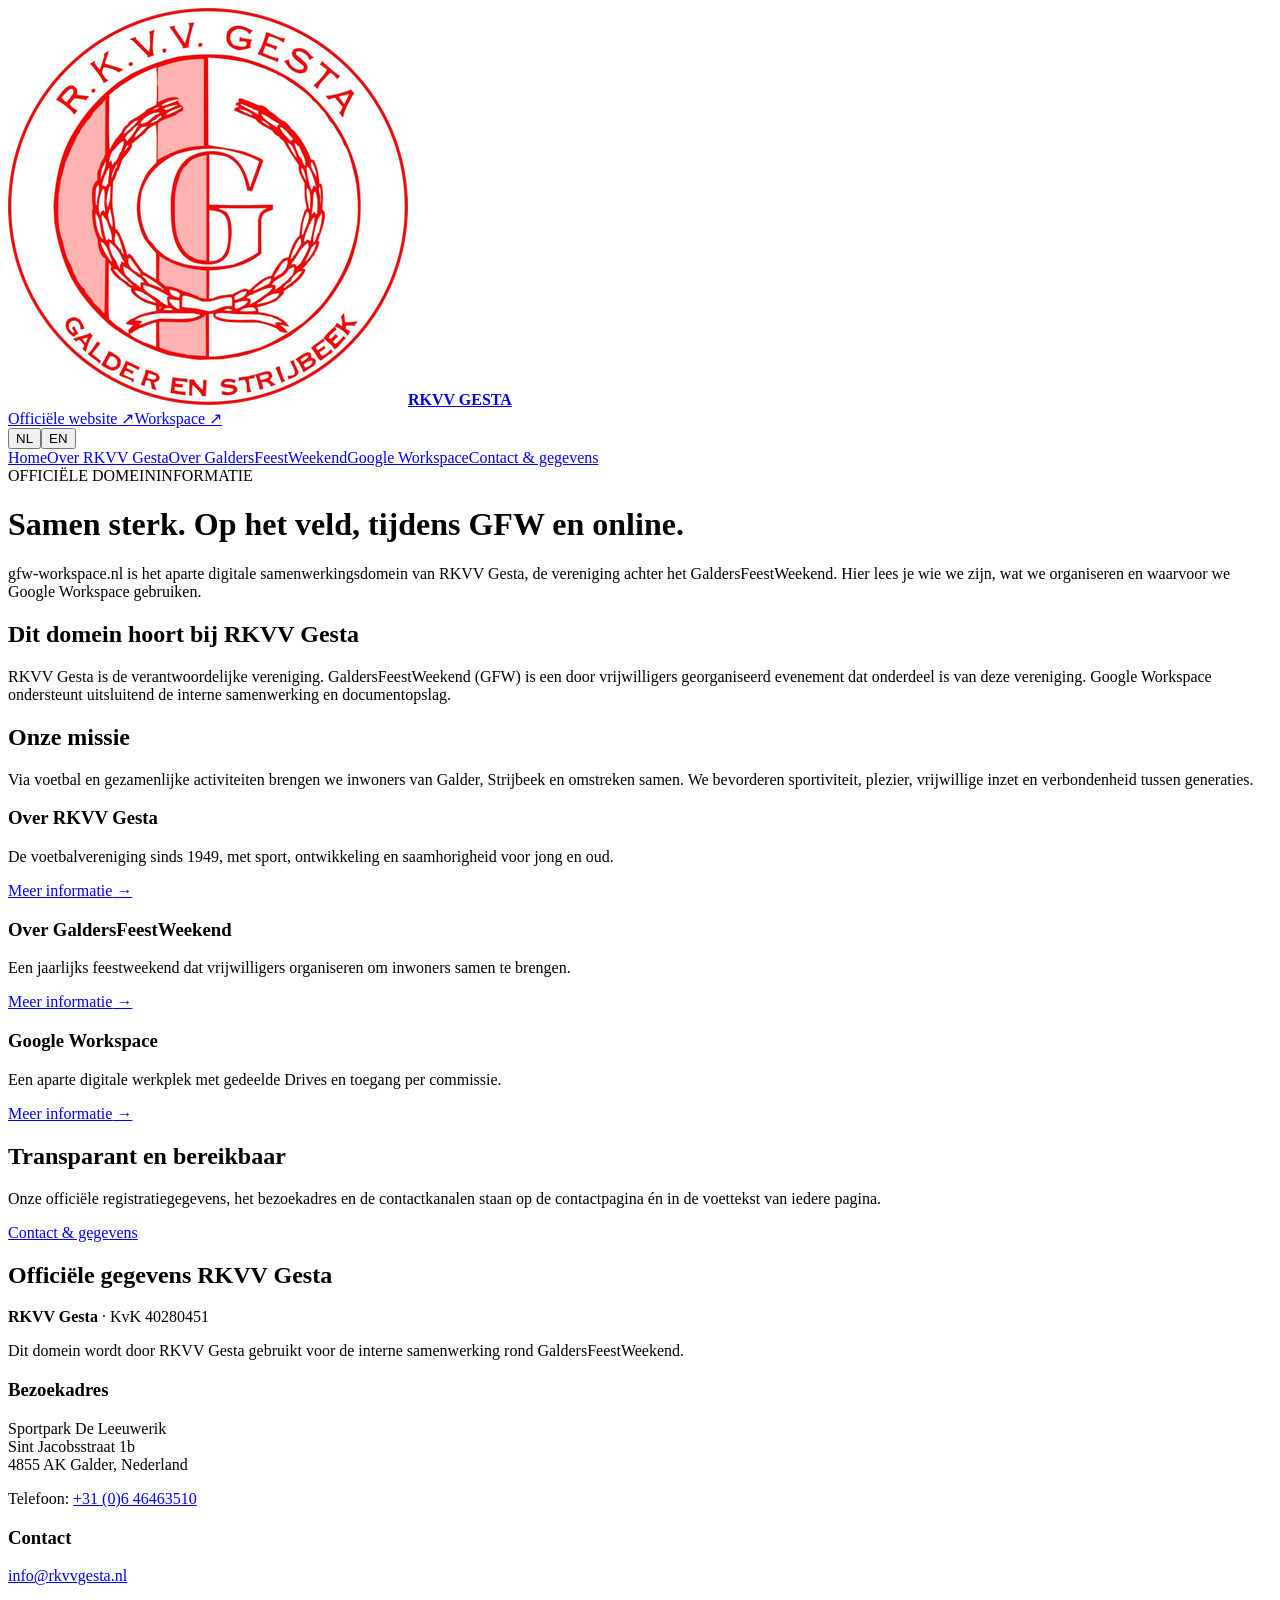
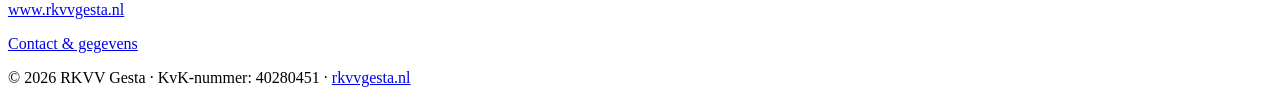
==== index.html @ 4cef8b88 "Add files via upload" ====
<!doctype html><html lang="nl"><head><meta charset="utf-8"><meta name="viewport" content="width=device-width,initial-scale=1"><meta name="theme-color" content="#b3313b"><meta name="description" content="RKVV Gesta en GaldersFeestWeekend: organisatiegegevens, missie, activiteiten en de relatie met Google Workspace gfw-workspace.nl."><meta name="robots" content="index, follow"><link rel="canonical" href="https://gfw-workspace.nl/"><link rel="icon" href="./gesta-logo.png"><link rel="stylesheet" href="./assets/style.css"><title>Home | RKVV Gesta</title></head><body><header class="site-head"><div class="wrap mast"><a class="brand" href="./" aria-label="RKVV Gesta – home"><img src="./gesta-logo.png" alt="RKVV Gesta logo"><strong>RKVV GESTA</strong></a><div class="top-actions"><a href="https://www.rkvvgesta.nl/" target="_blank" rel="noopener"><span data-i18n="official">Officiële website</span> ↗</a><a class="drive" href="https://drive.google.com/" target="_blank" rel="noopener">Workspace ↗</a><div class="lang" role="group" aria-label="Language / Taal"><button type="button" data-lang="nl" aria-pressed="true">NL</button><button type="button" data-lang="en" aria-pressed="false">EN</button></div></div></div><div class="nav-wrap"><nav class="wrap primary-nav" aria-label="Hoofdnavigatie / Main navigation"><a href="./" aria-current="page"><span data-i18n="nav_home">Home</span></a><a href="./organisatie/"><span data-i18n="nav_organisatie">Over RKVV Gesta</span></a><a href="./galdersfeestweekend/"><span data-i18n="nav_galdersfeestweekend">Over GaldersFeestWeekend</span></a><a href="./workspace/"><span data-i18n="nav_workspace">Google Workspace</span></a><a href="./contact/"><span data-i18n="nav_contact">Contact &amp; gegevens</span></a></nav></div><div class="wrap hero"><div class="kicker"><span data-i18n="home_kicker">OFFICIËLE DOMEININFORMATIE</span></div><h1><span data-i18n="home_title">Samen sterk. Op het veld, tijdens GFW en online.</span></h1><p><span data-i18n="home_lead">gfw-workspace.nl is het aparte digitale samenwerkingsdomein van RKVV Gesta, de vereniging achter het GaldersFeestWeekend. Hier lees je wie we zijn, wat we organiseren en waarvoor we Google Workspace gebruiken.</span></p></div></header><main class="wrap content"><section class="section"><section class="panel emphasis"><h2><span data-i18n="home_intro">Dit domein hoort bij RKVV Gesta</span></h2><p><span data-i18n="home_intro_desc">RKVV Gesta is de verantwoordelijke vereniging. GaldersFeestWeekend (GFW) is een door vrijwilligers georganiseerd evenement dat onderdeel is van deze vereniging. Google Workspace ondersteunt uitsluitend de interne samenwerking en documentopslag.</span></p></section></section><section class="section"><h2><span data-i18n="home_mission">Onze missie</span></h2><div class="panel"><p><span data-i18n="home_mission_desc">Via voetbal en gezamenlijke activiteiten brengen we inwoners van Galder, Strijbeek en omstreken samen. We bevorderen sportiviteit, plezier, vrijwillige inzet en verbondenheid tussen generaties.</span></p></div></section><section class="section"><div class="grid3"><article class="card"><h3><span data-i18n="nav_organisatie">Over RKVV Gesta</span></h3><p><span data-i18n="home_gesta_desc">De voetbalvereniging sinds 1949, met sport, ontwikkeling en saamhorigheid voor jong en oud.</span></p><a class="more" href="./organisatie/"><span data-i18n="learn_more">Meer informatie</span> →</a></article><article class="card"><h3><span data-i18n="nav_galdersfeestweekend">Over GaldersFeestWeekend</span></h3><p><span data-i18n="home_gfw_desc">Een jaarlijks feestweekend dat vrijwilligers organiseren om inwoners samen te brengen.</span></p><a class="more" href="./galdersfeestweekend/"><span data-i18n="learn_more">Meer informatie</span> →</a></article><article class="card"><h3><span data-i18n="nav_workspace">Google Workspace</span></h3><p><span data-i18n="home_workspace_desc">Een aparte digitale werkplek met gedeelde Drives en toegang per commissie.</span></p><a class="more" href="./workspace/"><span data-i18n="learn_more">Meer informatie</span> →</a></article></div></section><section class="section"><section class="panel "><h2><span data-i18n="home_verification">Transparant en bereikbaar</span></h2><p><span data-i18n="home_verification_desc">Onze officiële registratiegegevens, het bezoekadres en de contactkanalen staan op de contactpagina én in de voettekst van iedere pagina.</span></p><a class="button" href="./contact/"><span data-i18n="nav_contact">Contact &amp; gegevens</span></a></section></section></main><footer class="site-footer"><div class="wrap footer-grid"><div><h2><span data-i18n="footer_title">Officiële gegevens RKVV Gesta</span></h2><p><strong>RKVV Gesta</strong> · KvK 40280451</p><p><span data-i18n="footer_note">Dit domein wordt door RKVV Gesta gebruikt voor de interne samenwerking rond GaldersFeestWeekend.</span></p></div><div><h3><span data-i18n="footer_address">Bezoekadres</span></h3><p>Sportpark De Leeuwerik<br>Sint Jacobsstraat 1b<br>4855 AK Galder, Nederland</p><p><span data-i18n="footer_tel">Telefoon</span>: <a href="tel:+31646463510">+31 (0)6 46463510</a></p></div><div><h3>Contact</h3><p><a href="mailto:info@rkvvgesta.nl">info@rkvvgesta.nl</a></p><p><a href="https://www.rkvvgesta.nl/" target="_blank" rel="noopener">www.rkvvgesta.nl</a></p><p><a href="./contact/"><span data-i18n="nav_contact">Contact &amp; gegevens</span></a></p></div></div><div class="footer-bottom"><div class="wrap">© 2026 RKVV Gesta · <span data-i18n="footer_chamber">KvK-nummer</span>: 40280451 · <a href="https://www.rkvvgesta.nl/">rkvvgesta.nl</a></div></div></footer><script src="./assets/site.js" defer></script></body></html>
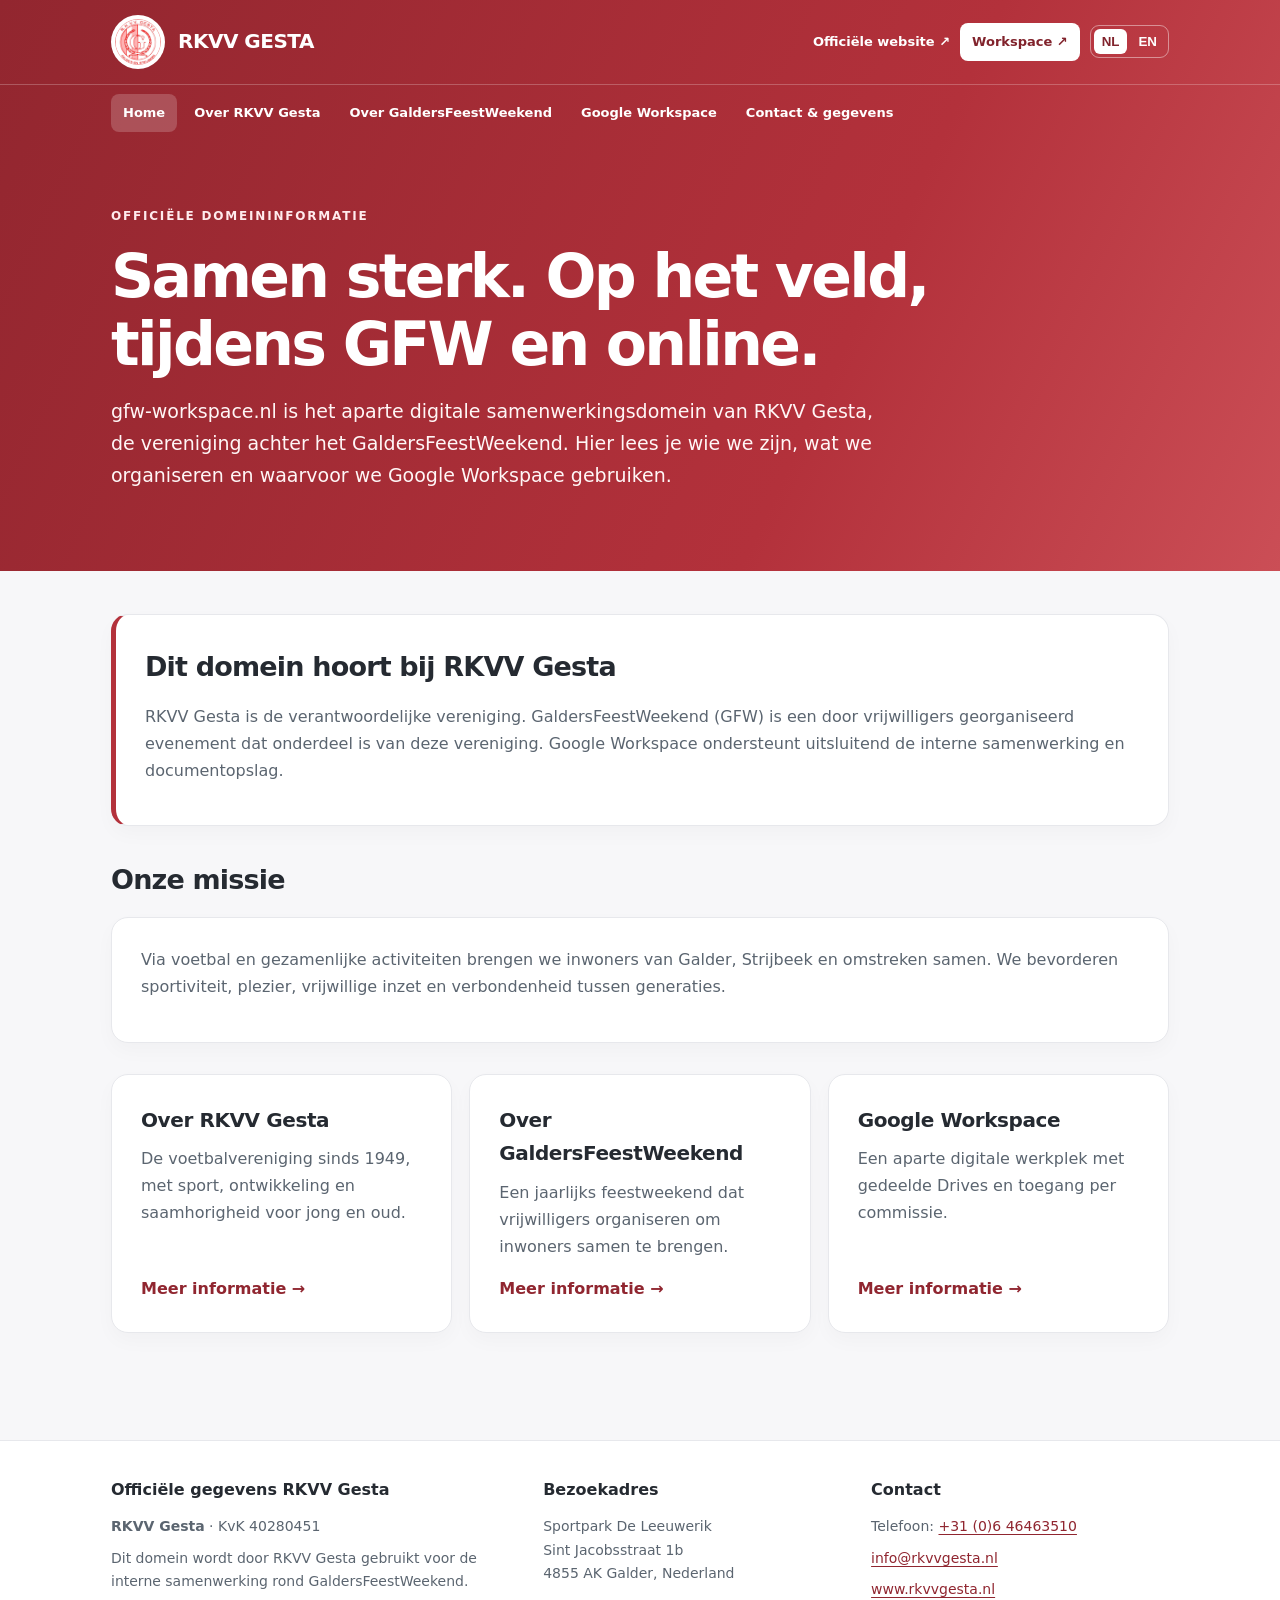
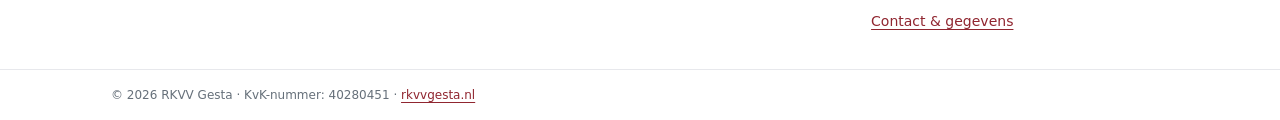
==== commit 4068ce79: "Add files via upload" ====
--- a/index.html
+++ b/index.html
@@ -1 +1,3 @@
-<!doctype html><html lang="nl"><head><meta charset="utf-8"><meta name="viewport" content="width=device-width,initial-scale=1"><meta name="theme-color" content="#b3313b"><meta name="description" content="RKVV Gesta en GaldersFeestWeekend: organisatiegegevens, missie, activiteiten en de relatie met Google Workspace gfw-workspace.nl."><meta name="robots" content="index, follow"><link rel="canonical" href="https://gfw-workspace.nl/"><link rel="icon" href="./gesta-logo.png"><link rel="stylesheet" href="./assets/style.css"><title>Home | RKVV Gesta</title></head><body><header class="site-head"><div class="wrap mast"><a class="brand" href="./" aria-label="RKVV Gesta – home"><img src="./gesta-logo.png" alt="RKVV Gesta logo"><strong>RKVV GESTA</strong></a><div class="top-actions"><a href="https://www.rkvvgesta.nl/" target="_blank" rel="noopener"><span data-i18n="official">Officiële website</span> ↗</a><a class="drive" href="https://drive.google.com/" target="_blank" rel="noopener">Workspace ↗</a><div class="lang" role="group" aria-label="Language / Taal"><button type="button" data-lang="nl" aria-pressed="true">NL</button><button type="button" data-lang="en" aria-pressed="false">EN</button></div></div></div><div class="nav-wrap"><nav class="wrap primary-nav" aria-label="Hoofdnavigatie / Main navigation"><a href="./" aria-current="page"><span data-i18n="nav_home">Home</span></a><a href="./organisatie/"><span data-i18n="nav_organisatie">Over RKVV Gesta</span></a><a href="./galdersfeestweekend/"><span data-i18n="nav_galdersfeestweekend">Over GaldersFeestWeekend</span></a><a href="./workspace/"><span data-i18n="nav_workspace">Google Workspace</span></a><a href="./contact/"><span data-i18n="nav_contact">Contact &amp; gegevens</span></a></nav></div><div class="wrap hero"><div class="kicker"><span data-i18n="home_kicker">OFFICIËLE DOMEININFORMATIE</span></div><h1><span data-i18n="home_title">Samen sterk. Op het veld, tijdens GFW en online.</span></h1><p><span data-i18n="home_lead">gfw-workspace.nl is het aparte digitale samenwerkingsdomein van RKVV Gesta, de vereniging achter het GaldersFeestWeekend. Hier lees je wie we zijn, wat we organiseren en waarvoor we Google Workspace gebruiken.</span></p></div></header><main class="wrap content"><section class="section"><section class="panel emphasis"><h2><span data-i18n="home_intro">Dit domein hoort bij RKVV Gesta</span></h2><p><span data-i18n="home_intro_desc">RKVV Gesta is de verantwoordelijke vereniging. GaldersFeestWeekend (GFW) is een door vrijwilligers georganiseerd evenement dat onderdeel is van deze vereniging. Google Workspace ondersteunt uitsluitend de interne samenwerking en documentopslag.</span></p></section></section><section class="section"><h2><span data-i18n="home_mission">Onze missie</span></h2><div class="panel"><p><span data-i18n="home_mission_desc">Via voetbal en gezamenlijke activiteiten brengen we inwoners van Galder, Strijbeek en omstreken samen. We bevorderen sportiviteit, plezier, vrijwillige inzet en verbondenheid tussen generaties.</span></p></div></section><section class="section"><div class="grid3"><article class="card"><h3><span data-i18n="nav_organisatie">Over RKVV Gesta</span></h3><p><span data-i18n="home_gesta_desc">De voetbalvereniging sinds 1949, met sport, ontwikkeling en saamhorigheid voor jong en oud.</span></p><a class="more" href="./organisatie/"><span data-i18n="learn_more">Meer informatie</span> →</a></article><article class="card"><h3><span data-i18n="nav_galdersfeestweekend">Over GaldersFeestWeekend</span></h3><p><span data-i18n="home_gfw_desc">Een jaarlijks feestweekend dat vrijwilligers organiseren om inwoners samen te brengen.</span></p><a class="more" href="./galdersfeestweekend/"><span data-i18n="learn_more">Meer informatie</span> →</a></article><article class="card"><h3><span data-i18n="nav_workspace">Google Workspace</span></h3><p><span data-i18n="home_workspace_desc">Een aparte digitale werkplek met gedeelde Drives en toegang per commissie.</span></p><a class="more" href="./workspace/"><span data-i18n="learn_more">Meer informatie</span> →</a></article></div></section><section class="section"><section class="panel "><h2><span data-i18n="home_verification">Transparant en bereikbaar</span></h2><p><span data-i18n="home_verification_desc">Onze officiële registratiegegevens, het bezoekadres en de contactkanalen staan op de contactpagina én in de voettekst van iedere pagina.</span></p><a class="button" href="./contact/"><span data-i18n="nav_contact">Contact &amp; gegevens</span></a></section></section></main><footer class="site-footer"><div class="wrap footer-grid"><div><h2><span data-i18n="footer_title">Officiële gegevens RKVV Gesta</span></h2><p><strong>RKVV Gesta</strong> · KvK 40280451</p><p><span data-i18n="footer_note">Dit domein wordt door RKVV Gesta gebruikt voor de interne samenwerking rond GaldersFeestWeekend.</span></p></div><div><h3><span data-i18n="footer_address">Bezoekadres</span></h3><p>Sportpark De Leeuwerik<br>Sint Jacobsstraat 1b<br>4855 AK Galder, Nederland</p><p><span data-i18n="footer_tel">Telefoon</span>: <a href="tel:+31646463510">+31 (0)6 46463510</a></p></div><div><h3>Contact</h3><p><a href="mailto:info@rkvvgesta.nl">info@rkvvgesta.nl</a></p><p><a href="https://www.rkvvgesta.nl/" target="_blank" rel="noopener">www.rkvvgesta.nl</a></p><p><a href="./contact/"><span data-i18n="nav_contact">Contact &amp; gegevens</span></a></p></div></div><div class="footer-bottom"><div class="wrap">© 2026 RKVV Gesta · <span data-i18n="footer_chamber">KvK-nummer</span>: 40280451 · <a href="https://www.rkvvgesta.nl/">rkvvgesta.nl</a></div></div></footer><script src="./assets/site.js" defer></script></body></html>+<!DOCTYPE html>
+
+<html lang="nl"><head><meta charset="utf-8"/><meta content="width=device-width,initial-scale=1" name="viewport"/><meta content="#b3313b" name="theme-color"/><meta content="RKVV Gesta en GaldersFeestWeekend: organisatiegegevens, missie, activiteiten en de relatie met Google Workspace gfw-workspace.nl." name="description"/><meta content="index, follow" name="robots"/><link href="https://gfw-workspace.nl/" rel="canonical"/><link href="./gesta-logo.png" rel="icon"/><link href="./assets/style.css" rel="stylesheet"/><title>Home | RKVV Gesta</title></head><body><header class="site-head"><div class="wrap mast"><a aria-label="RKVV Gesta – home" class="brand" href="./"><img alt="RKVV Gesta logo" src="./gesta-logo.png"/><strong>RKVV GESTA</strong></a><div class="top-actions"><a href="https://www.rkvvgesta.nl/" rel="noopener" target="_blank"><span data-i18n="official">Officiële website</span> ↗</a><a class="drive" href="https://drive.google.com/" rel="noopener" target="_blank">Workspace ↗</a><div aria-label="Language / Taal" class="lang" role="group"><button aria-pressed="true" data-lang="nl" type="button">NL</button><button aria-pressed="false" data-lang="en" type="button">EN</button></div></div></div><div class="nav-wrap"><nav aria-label="Hoofdnavigatie / Main navigation" class="wrap primary-nav"><a aria-current="page" href="./"><span data-i18n="nav_home">Home</span></a><a href="./organisatie/"><span data-i18n="nav_organisatie">Over RKVV Gesta</span></a><a href="./galdersfeestweekend/"><span data-i18n="nav_galdersfeestweekend">Over GaldersFeestWeekend</span></a><a href="./workspace/"><span data-i18n="nav_workspace">Google Workspace</span></a><a href="./contact/"><span data-i18n="nav_contact">Contact &amp; gegevens</span></a></nav></div><div class="wrap hero"><div class="kicker"><span data-i18n="home_kicker">OFFICIËLE DOMEININFORMATIE</span></div><h1><span data-i18n="home_title">Samen sterk. Op het veld, tijdens GFW en online.</span></h1><p><span data-i18n="home_lead">gfw-workspace.nl is het aparte digitale samenwerkingsdomein van RKVV Gesta, de vereniging achter het GaldersFeestWeekend. Hier lees je wie we zijn, wat we organiseren en waarvoor we Google Workspace gebruiken.</span></p></div></header><main class="wrap content"><section class="section"><section class="panel emphasis"><h2><span data-i18n="home_intro">Dit domein hoort bij RKVV Gesta</span></h2><p><span data-i18n="home_intro_desc">RKVV Gesta is de verantwoordelijke vereniging. GaldersFeestWeekend (GFW) is een door vrijwilligers georganiseerd evenement dat onderdeel is van deze vereniging. Google Workspace ondersteunt uitsluitend de interne samenwerking en documentopslag.</span></p></section></section><section class="section"><h2><span data-i18n="home_mission">Onze missie</span></h2><div class="panel"><p><span data-i18n="home_mission_desc">Via voetbal en gezamenlijke activiteiten brengen we inwoners van Galder, Strijbeek en omstreken samen. We bevorderen sportiviteit, plezier, vrijwillige inzet en verbondenheid tussen generaties.</span></p></div></section><section class="section"><div class="grid3"><article class="card"><h3><span data-i18n="nav_organisatie">Over RKVV Gesta</span></h3><p><span data-i18n="home_gesta_desc">De voetbalvereniging sinds 1949, met sport, ontwikkeling en saamhorigheid voor jong en oud.</span></p><a class="more" href="./organisatie/"><span data-i18n="learn_more">Meer informatie</span> →</a></article><article class="card"><h3><span data-i18n="nav_galdersfeestweekend">Over GaldersFeestWeekend</span></h3><p><span data-i18n="home_gfw_desc">Een jaarlijks feestweekend dat vrijwilligers organiseren om inwoners samen te brengen.</span></p><a class="more" href="./galdersfeestweekend/"><span data-i18n="learn_more">Meer informatie</span> →</a></article><article class="card"><h3><span data-i18n="nav_workspace">Google Workspace</span></h3><p><span data-i18n="home_workspace_desc">Een aparte digitale werkplek met gedeelde Drives en toegang per commissie.</span></p><a class="more" href="./workspace/"><span data-i18n="learn_more">Meer informatie</span> →</a></article></div></section></main><footer class="site-footer"><div class="wrap footer-grid"><div><h2><span data-i18n="footer_title">Officiële gegevens RKVV Gesta</span></h2><p><strong>RKVV Gesta</strong> · KvK 40280451</p><p><span data-i18n="footer_note">Dit domein wordt door RKVV Gesta gebruikt voor de interne samenwerking rond GaldersFeestWeekend.</span></p></div><div><h3><span data-i18n="footer_address">Bezoekadres</span></h3><p>Sportpark De Leeuwerik<br/>Sint Jacobsstraat 1b<br/>4855 AK Galder, Nederland</p></div><div><h3>Contact</h3><p><span data-i18n="footer_tel">Telefoon</span>: <a href="tel:+31646463510">+31 (0)6 46463510</a></p><p><a href="mailto:info@rkvvgesta.nl">info@rkvvgesta.nl</a></p><p><a href="https://www.rkvvgesta.nl/" rel="noopener" target="_blank">www.rkvvgesta.nl</a></p><p><a href="./contact/"><span data-i18n="nav_contact">Contact &amp; gegevens</span></a></p></div></div><div class="footer-bottom"><div class="wrap">© 2026 RKVV Gesta · <span data-i18n="footer_chamber">KvK-nummer</span>: 40280451 · <a href="https://www.rkvvgesta.nl/">rkvvgesta.nl</a></div></div></footer><script defer="" src="./assets/site.js"></script></body></html>
--- a/assets/style.css
+++ b/assets/style.css
@@ -0,0 +1,4 @@
+
+:root{--red:#b3313b;--dark:#81232c;--soft:#faeeee;--ink:#252a31;--muted:#5b6570;--line:#e7e8ec;--bg:#f7f7f9}*{box-sizing:border-box}html{scroll-behavior:smooth}body{margin:0;background:var(--bg);color:var(--ink);font:16px/1.68 system-ui,-apple-system,Segoe UI,Arial,sans-serif}a{color:#902630;text-underline-offset:3px}a:hover{color:#641820}a:focus-visible,button:focus-visible{outline:3px solid #ffbabc;outline-offset:3px}.wrap{width:min(1110px,100%);margin:auto;padding:0 26px}.site-head{background:linear-gradient(115deg,#92262f,#b3313b 65%,#cb4e56);color:#fff}.mast{display:flex;align-items:center;justify-content:space-between;gap:22px;padding-top:15px;padding-bottom:15px}.brand{display:flex;align-items:center;gap:13px;color:#fff;text-decoration:none}.brand img{background:#fff;padding:4px;border-radius:50%;height:54px;width:54px;object-fit:contain}.brand strong{font-size:20px;letter-spacing:-.025em}.top-actions{display:flex;align-items:center;gap:10px}.top-actions a{color:white;text-decoration:none;font-size:13px;font-weight:700}.drive{background:white!important;color:var(--dark)!important;border-radius:8px;padding:8px 12px}.lang{display:flex;gap:3px;border:1px solid #ffffff70;border-radius:9px;padding:3px}.lang button{border:0;background:none;color:white;padding:5px 8px;border-radius:6px;font-weight:800;cursor:pointer}.lang button[aria-pressed=true]{background:white;color:var(--dark)}.nav-wrap{border-top:1px solid #ffffff3b}.primary-nav{display:flex;flex-wrap:wrap;gap:5px;padding-top:9px;padding-bottom:9px}.primary-nav a{padding:8px 12px;border-radius:8px;text-decoration:none;color:#fff;font-size:13px;font-weight:700}.primary-nav a:hover,.primary-nav a[aria-current=page]{background:#ffffff30}.hero{padding-top:65px;padding-bottom:80px}.kicker{font-size:12px;font-weight:850;letter-spacing:.15em;color:#ffebed}.hero h1{font-size:clamp(35px,5vw,60px);line-height:1.14;letter-spacing:-.044em;max-width:850px;margin:16px 0 17px}.hero p{max-width:785px;font-size:clamp(16px,1.6vw,19px);color:#fff6f6;margin:0}.content{padding-top:43px;padding-bottom:76px}.section{margin-bottom:31px}.section h2{font-size:27px;letter-spacing:-.03em;margin:0 0 14px}.section h3{font-size:20px;letter-spacing:-.02em;margin:0 0 10px}.section p{color:var(--muted);margin:0 0 12px}.panel,.card{background:#fff;border:1px solid var(--line);border-radius:17px;padding:29px;box-shadow:0 8px 20px #25252b07}.panel.emphasis{border-left:5px solid var(--red)}.grid2,.grid3{display:grid;gap:17px}.grid2{grid-template-columns:repeat(2,minmax(0,1fr))}.grid3{grid-template-columns:repeat(3,minmax(0,1fr))}.card{display:flex;flex-direction:column}.card h3{margin:0 0 9px}.card p{margin-bottom:16px}.card .more{margin-top:auto;font-weight:800;text-decoration:none}.tag{display:inline-block;font-size:12px;color:var(--dark);background:var(--soft);padding:5px 11px;border-radius:20px;font-weight:800;margin-bottom:13px}.button{display:inline-block;padding:11px 17px;border-radius:9px;background:var(--red);color:white;text-decoration:none;font-weight:750}.button:hover{color:white;background:var(--dark)}.detail-list{display:grid;grid-template-columns:175px 1fr;gap:11px 17px;margin:0}.detail-list dt{color:var(--muted)}.detail-list dd{margin:0;font-weight:650;overflow-wrap:anywhere}.email-grid{display:grid;grid-template-columns:repeat(2,minmax(0,1fr));gap:11px}.email-cell{background:white;padding:15px 18px;border-radius:12px;border:1px solid var(--line);display:flex;justify-content:space-between;gap:10px;flex-wrap:wrap}.email-cell strong{font-size:14px}.email-cell a{font-size:14px;overflow-wrap:anywhere}.site-footer{background:#fff;border-top:1px solid var(--line)}.footer-grid{display:grid;grid-template-columns:1.35fr 1fr 1fr;gap:30px;padding-top:36px;padding-bottom:28px}.site-footer h2,.site-footer h3{font-size:16px;margin:0 0 11px}.site-footer p{margin:0 0 8px;color:var(--muted);font-size:14px}.site-footer a{overflow-wrap:anywhere}.footer-bottom{border-top:1px solid var(--line);padding:15px 0;color:#66707a;font-size:12px}.bullet{padding-left:22px;color:var(--muted)}.bullet li{margin:6px 0}.small-note{font-size:14px;color:var(--muted)}@media(max-width:850px){.grid3,.footer-grid{grid-template-columns:1fr 1fr}.footer-grid>div:first-child{grid-column:1/-1}}@media(max-width:650px){.wrap{padding:0 18px}.mast{align-items:flex-start;flex-direction:column}.top-actions{flex-wrap:wrap}.hero{padding-top:43px;padding-bottom:53px}.content{padding-top:27px}.grid2,.grid3,.email-grid,.footer-grid{grid-template-columns:1fr}.footer-grid>div:first-child{grid-column:auto}.panel,.card{padding:22px}.detail-list{grid-template-columns:1fr;gap:1px}.detail-list dd{margin-bottom:12px}.primary-nav a{padding:7px 9px;font-size:12px}}@media(prefers-reduced-motion:reduce){html{scroll-behavior:auto}}
+
+.contact-grid{align-items:stretch}.contact-card{gap:4px}.contact-email{font-weight:700;font-size:16px;margin-bottom:8px}.card-actions{margin-top:auto;display:flex;flex-wrap:wrap;gap:12px;align-items:center}
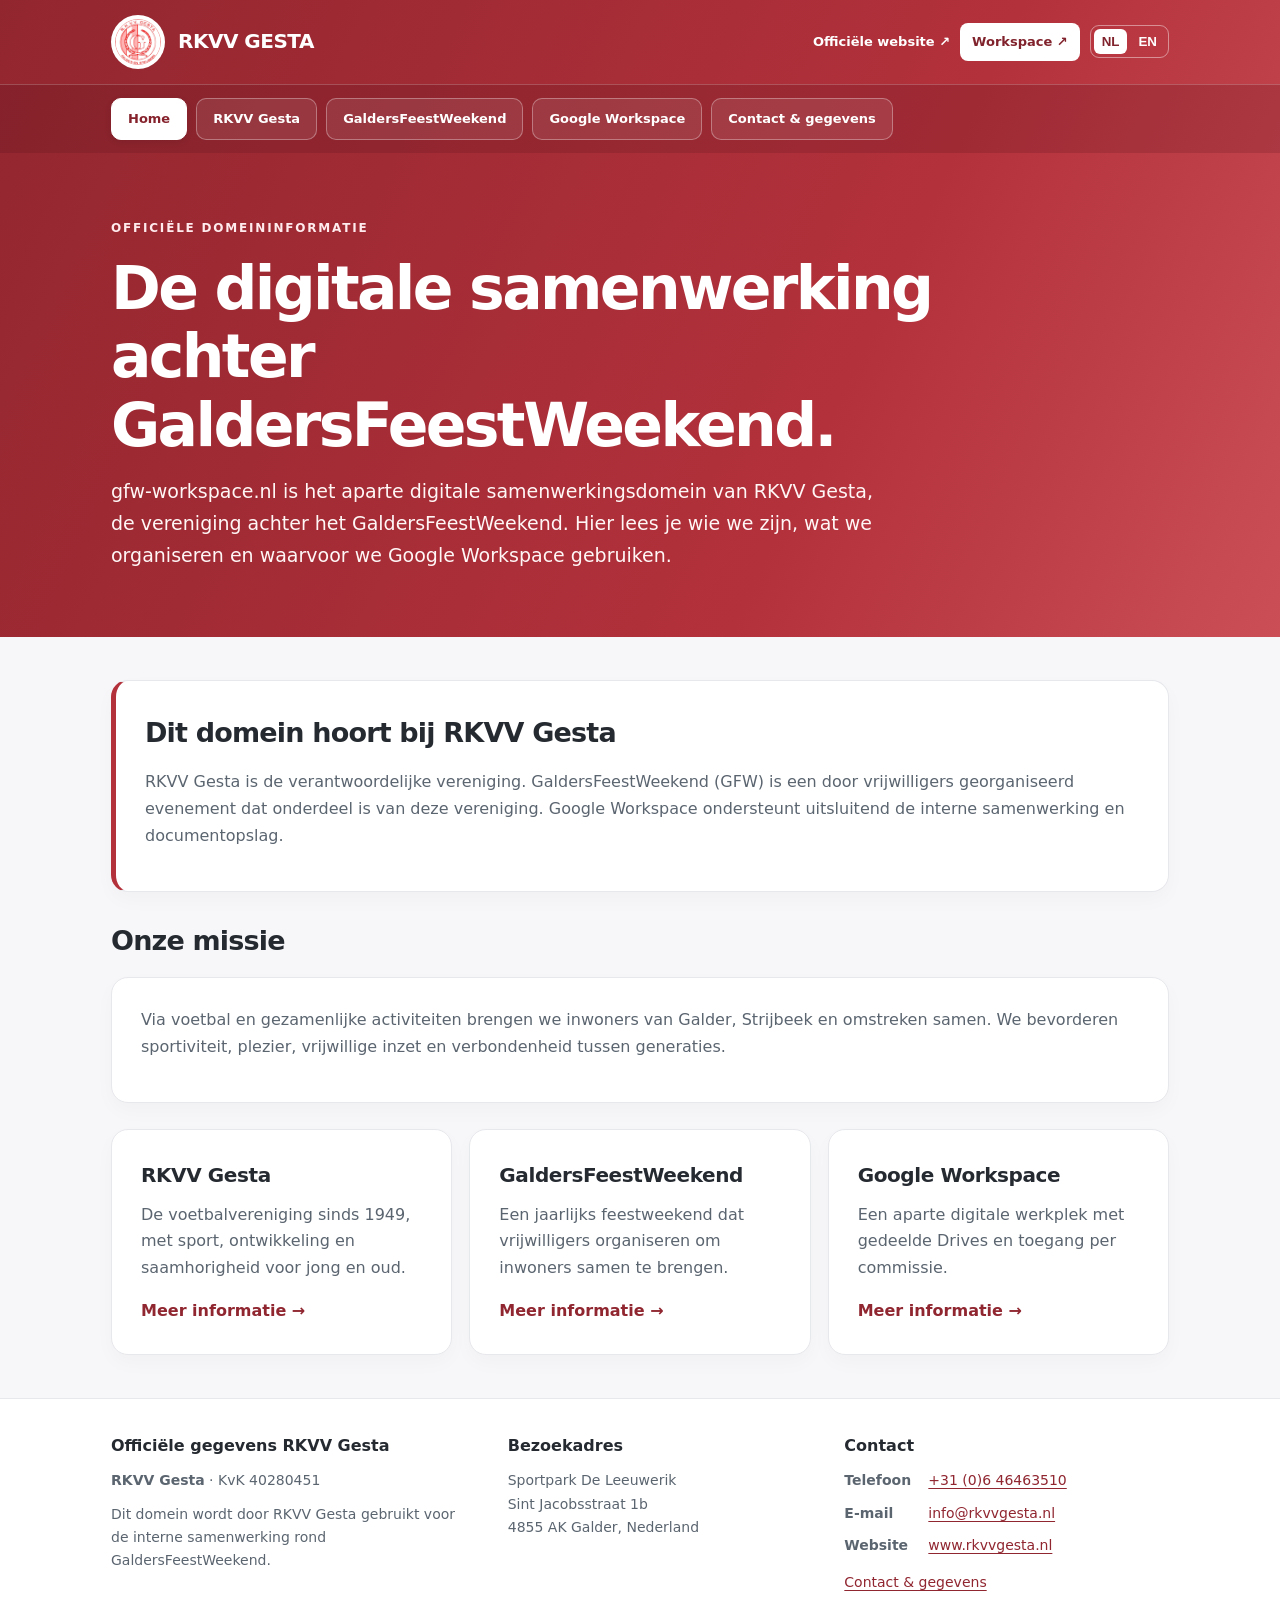
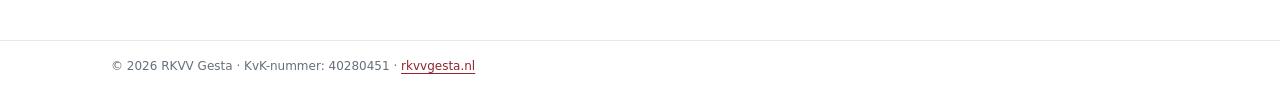
==== commit 67339229: "Add files via upload" ====
--- a/index.html
+++ b/index.html
@@ -1,3 +1,3 @@
 <!DOCTYPE html>
 
-<html lang="nl"><head><meta charset="utf-8"/><meta content="width=device-width,initial-scale=1" name="viewport"/><meta content="#b3313b" name="theme-color"/><meta content="RKVV Gesta en GaldersFeestWeekend: organisatiegegevens, missie, activiteiten en de relatie met Google Workspace gfw-workspace.nl." name="description"/><meta content="index, follow" name="robots"/><link href="https://gfw-workspace.nl/" rel="canonical"/><link href="./gesta-logo.png" rel="icon"/><link href="./assets/style.css" rel="stylesheet"/><title>Home | RKVV Gesta</title></head><body><header class="site-head"><div class="wrap mast"><a aria-label="RKVV Gesta – home" class="brand" href="./"><img alt="RKVV Gesta logo" src="./gesta-logo.png"/><strong>RKVV GESTA</strong></a><div class="top-actions"><a href="https://www.rkvvgesta.nl/" rel="noopener" target="_blank"><span data-i18n="official">Officiële website</span> ↗</a><a class="drive" href="https://drive.google.com/" rel="noopener" target="_blank">Workspace ↗</a><div aria-label="Language / Taal" class="lang" role="group"><button aria-pressed="true" data-lang="nl" type="button">NL</button><button aria-pressed="false" data-lang="en" type="button">EN</button></div></div></div><div class="nav-wrap"><nav aria-label="Hoofdnavigatie / Main navigation" class="wrap primary-nav"><a aria-current="page" href="./"><span data-i18n="nav_home">Home</span></a><a href="./organisatie/"><span data-i18n="nav_organisatie">Over RKVV Gesta</span></a><a href="./galdersfeestweekend/"><span data-i18n="nav_galdersfeestweekend">Over GaldersFeestWeekend</span></a><a href="./workspace/"><span data-i18n="nav_workspace">Google Workspace</span></a><a href="./contact/"><span data-i18n="nav_contact">Contact &amp; gegevens</span></a></nav></div><div class="wrap hero"><div class="kicker"><span data-i18n="home_kicker">OFFICIËLE DOMEININFORMATIE</span></div><h1><span data-i18n="home_title">Samen sterk. Op het veld, tijdens GFW en online.</span></h1><p><span data-i18n="home_lead">gfw-workspace.nl is het aparte digitale samenwerkingsdomein van RKVV Gesta, de vereniging achter het GaldersFeestWeekend. Hier lees je wie we zijn, wat we organiseren en waarvoor we Google Workspace gebruiken.</span></p></div></header><main class="wrap content"><section class="section"><section class="panel emphasis"><h2><span data-i18n="home_intro">Dit domein hoort bij RKVV Gesta</span></h2><p><span data-i18n="home_intro_desc">RKVV Gesta is de verantwoordelijke vereniging. GaldersFeestWeekend (GFW) is een door vrijwilligers georganiseerd evenement dat onderdeel is van deze vereniging. Google Workspace ondersteunt uitsluitend de interne samenwerking en documentopslag.</span></p></section></section><section class="section"><h2><span data-i18n="home_mission">Onze missie</span></h2><div class="panel"><p><span data-i18n="home_mission_desc">Via voetbal en gezamenlijke activiteiten brengen we inwoners van Galder, Strijbeek en omstreken samen. We bevorderen sportiviteit, plezier, vrijwillige inzet en verbondenheid tussen generaties.</span></p></div></section><section class="section"><div class="grid3"><article class="card"><h3><span data-i18n="nav_organisatie">Over RKVV Gesta</span></h3><p><span data-i18n="home_gesta_desc">De voetbalvereniging sinds 1949, met sport, ontwikkeling en saamhorigheid voor jong en oud.</span></p><a class="more" href="./organisatie/"><span data-i18n="learn_more">Meer informatie</span> →</a></article><article class="card"><h3><span data-i18n="nav_galdersfeestweekend">Over GaldersFeestWeekend</span></h3><p><span data-i18n="home_gfw_desc">Een jaarlijks feestweekend dat vrijwilligers organiseren om inwoners samen te brengen.</span></p><a class="more" href="./galdersfeestweekend/"><span data-i18n="learn_more">Meer informatie</span> →</a></article><article class="card"><h3><span data-i18n="nav_workspace">Google Workspace</span></h3><p><span data-i18n="home_workspace_desc">Een aparte digitale werkplek met gedeelde Drives en toegang per commissie.</span></p><a class="more" href="./workspace/"><span data-i18n="learn_more">Meer informatie</span> →</a></article></div></section></main><footer class="site-footer"><div class="wrap footer-grid"><div><h2><span data-i18n="footer_title">Officiële gegevens RKVV Gesta</span></h2><p><strong>RKVV Gesta</strong> · KvK 40280451</p><p><span data-i18n="footer_note">Dit domein wordt door RKVV Gesta gebruikt voor de interne samenwerking rond GaldersFeestWeekend.</span></p></div><div><h3><span data-i18n="footer_address">Bezoekadres</span></h3><p>Sportpark De Leeuwerik<br/>Sint Jacobsstraat 1b<br/>4855 AK Galder, Nederland</p></div><div><h3>Contact</h3><p><span data-i18n="footer_tel">Telefoon</span>: <a href="tel:+31646463510">+31 (0)6 46463510</a></p><p><a href="mailto:info@rkvvgesta.nl">info@rkvvgesta.nl</a></p><p><a href="https://www.rkvvgesta.nl/" rel="noopener" target="_blank">www.rkvvgesta.nl</a></p><p><a href="./contact/"><span data-i18n="nav_contact">Contact &amp; gegevens</span></a></p></div></div><div class="footer-bottom"><div class="wrap">© 2026 RKVV Gesta · <span data-i18n="footer_chamber">KvK-nummer</span>: 40280451 · <a href="https://www.rkvvgesta.nl/">rkvvgesta.nl</a></div></div></footer><script defer="" src="./assets/site.js"></script></body></html>+<html lang="nl"><head><meta charset="utf-8"/><meta content="width=device-width,initial-scale=1" name="viewport"/><meta content="#b3313b" name="theme-color"/><meta content="RKVV Gesta en GaldersFeestWeekend: organisatiegegevens, missie, activiteiten en de relatie met Google Workspace gfw-workspace.nl." name="description"/><meta content="index, follow" name="robots"/><link href="https://gfw-workspace.nl/" rel="canonical"/><link href="./gesta-logo.png" rel="icon"/><link href="./assets/style.css" rel="stylesheet"/><title>Workspace - Home</title></head><body><header class="site-head"><div class="wrap mast"><a aria-label="RKVV Gesta – home" class="brand" href="./"><img alt="RKVV Gesta logo" src="./gesta-logo.png"/><strong>RKVV GESTA</strong></a><div class="top-actions"><a href="https://www.rkvvgesta.nl/" rel="noopener" target="_blank"><span data-i18n="official">Officiële website</span> ↗</a><a class="drive" href="https://drive.google.com/" rel="noopener" target="_blank">Workspace ↗</a><div aria-label="Language / Taal" class="lang" role="group"><button aria-pressed="true" data-lang="nl" type="button">NL</button><button aria-pressed="false" data-lang="en" type="button">EN</button></div></div></div><div class="nav-wrap"><nav aria-label="Hoofdnavigatie / Main navigation" class="wrap primary-nav"><a aria-current="page" href="./"><span data-i18n="nav_home">Home</span></a><a href="./rkvv-gesta/"><span data-i18n="nav_organisatie">RKVV Gesta</span></a><a href="./galdersfeestweekend/"><span data-i18n="nav_galdersfeestweekend">GaldersFeestWeekend</span></a><a href="./google-workspace/"><span data-i18n="nav_workspace">Google Workspace</span></a><a href="./contact/"><span data-i18n="nav_contact">Contact &amp; gegevens</span></a></nav></div><div class="wrap hero"><div class="kicker"><span data-i18n="home_kicker">OFFICIËLE DOMEININFORMATIE</span></div><h1><span data-i18n="home_title">De digitale samenwerking achter GaldersFeestWeekend.</span></h1><p><span data-i18n="home_lead">gfw-workspace.nl is het aparte digitale samenwerkingsdomein van RKVV Gesta, de vereniging achter het GaldersFeestWeekend. Hier lees je wie we zijn, wat we organiseren en waarvoor we Google Workspace gebruiken.</span></p></div></header><main class="wrap content"><section class="section"><section class="panel emphasis"><h2><span data-i18n="home_intro">Dit domein hoort bij RKVV Gesta</span></h2><p><span data-i18n="home_intro_desc">RKVV Gesta is de verantwoordelijke vereniging. GaldersFeestWeekend (GFW) is een door vrijwilligers georganiseerd evenement dat onderdeel is van deze vereniging. Google Workspace ondersteunt uitsluitend de interne samenwerking en documentopslag.</span></p></section></section><section class="section"><h2><span data-i18n="home_mission">Onze missie</span></h2><div class="panel"><p><span data-i18n="home_mission_desc">Via voetbal en gezamenlijke activiteiten brengen we inwoners van Galder, Strijbeek en omstreken samen. We bevorderen sportiviteit, plezier, vrijwillige inzet en verbondenheid tussen generaties.</span></p></div></section><section class="section"><div class="grid3"><article class="card"><h3><span data-i18n="nav_organisatie">Over RKVV Gesta</span></h3><p><span data-i18n="home_gesta_desc">De voetbalvereniging sinds 1949, met sport, ontwikkeling en saamhorigheid voor jong en oud.</span></p><a class="more" href="./rkvv-gesta/"><span data-i18n="learn_more">Meer informatie</span> →</a></article><article class="card"><h3><span data-i18n="nav_galdersfeestweekend">Over GaldersFeestWeekend</span></h3><p><span data-i18n="home_gfw_desc">Een jaarlijks feestweekend dat vrijwilligers organiseren om inwoners samen te brengen.</span></p><a class="more" href="./galdersfeestweekend/"><span data-i18n="learn_more">Meer informatie</span> →</a></article><article class="card"><h3><span data-i18n="nav_workspace">Google Workspace</span></h3><p><span data-i18n="home_workspace_desc">Een aparte digitale werkplek met gedeelde Drives en toegang per commissie.</span></p><a class="more" href="./google-workspace/"><span data-i18n="learn_more">Meer informatie</span> →</a></article></div></section></main><footer class="site-footer"><div class="wrap footer-grid"><div><h2><span data-i18n="footer_title">Officiële gegevens RKVV Gesta</span></h2><p><strong>RKVV Gesta</strong> · KvK 40280451</p><p><span data-i18n="footer_note">Dit domein wordt door RKVV Gesta gebruikt voor de interne samenwerking rond GaldersFeestWeekend.</span></p></div><div><h3><span data-i18n="footer_address">Bezoekadres</span></h3><p>Sportpark De Leeuwerik<br/>Sint Jacobsstraat 1b<br/>4855 AK Galder, Nederland</p></div><div><h3>Contact</h3><dl class="footer-contact-list"><dt><span data-i18n="footer_tel">Telefoon</span></dt><dd><a href="tel:+31646463510">+31 (0)6 46463510</a></dd><dt><span data-i18n="footer_email">E-mail</span></dt><dd><a href="mailto:info@rkvvgesta.nl">info@rkvvgesta.nl</a></dd><dt><span data-i18n="footer_website">Website</span></dt><dd><a href="https://www.rkvvgesta.nl/" rel="noopener" target="_blank">www.rkvvgesta.nl</a></dd></dl><p class="footer-contact-link"><a href="./contact/"><span data-i18n="nav_contact">Contact &amp; gegevens</span></a></p></div></div><div class="footer-bottom"><div class="wrap">© 2026 RKVV Gesta · <span data-i18n="footer_chamber">KvK-nummer</span>: 40280451 · <a href="https://www.rkvvgesta.nl/">rkvvgesta.nl</a></div></div></footer><script defer="" src="./assets/site.js"></script></body></html>
--- a/assets/style.css
+++ b/assets/style.css
@@ -2,3 +2,30 @@
 :root{--red:#b3313b;--dark:#81232c;--soft:#faeeee;--ink:#252a31;--muted:#5b6570;--line:#e7e8ec;--bg:#f7f7f9}*{box-sizing:border-box}html{scroll-behavior:smooth}body{margin:0;background:var(--bg);color:var(--ink);font:16px/1.68 system-ui,-apple-system,Segoe UI,Arial,sans-serif}a{color:#902630;text-underline-offset:3px}a:hover{color:#641820}a:focus-visible,button:focus-visible{outline:3px solid #ffbabc;outline-offset:3px}.wrap{width:min(1110px,100%);margin:auto;padding:0 26px}.site-head{background:linear-gradient(115deg,#92262f,#b3313b 65%,#cb4e56);color:#fff}.mast{display:flex;align-items:center;justify-content:space-between;gap:22px;padding-top:15px;padding-bottom:15px}.brand{display:flex;align-items:center;gap:13px;color:#fff;text-decoration:none}.brand img{background:#fff;padding:4px;border-radius:50%;height:54px;width:54px;object-fit:contain}.brand strong{font-size:20px;letter-spacing:-.025em}.top-actions{display:flex;align-items:center;gap:10px}.top-actions a{color:white;text-decoration:none;font-size:13px;font-weight:700}.drive{background:white!important;color:var(--dark)!important;border-radius:8px;padding:8px 12px}.lang{display:flex;gap:3px;border:1px solid #ffffff70;border-radius:9px;padding:3px}.lang button{border:0;background:none;color:white;padding:5px 8px;border-radius:6px;font-weight:800;cursor:pointer}.lang button[aria-pressed=true]{background:white;color:var(--dark)}.nav-wrap{border-top:1px solid #ffffff3b}.primary-nav{display:flex;flex-wrap:wrap;gap:5px;padding-top:9px;padding-bottom:9px}.primary-nav a{padding:8px 12px;border-radius:8px;text-decoration:none;color:#fff;font-size:13px;font-weight:700}.primary-nav a:hover,.primary-nav a[aria-current=page]{background:#ffffff30}.hero{padding-top:65px;padding-bottom:80px}.kicker{font-size:12px;font-weight:850;letter-spacing:.15em;color:#ffebed}.hero h1{font-size:clamp(35px,5vw,60px);line-height:1.14;letter-spacing:-.044em;max-width:850px;margin:16px 0 17px}.hero p{max-width:785px;font-size:clamp(16px,1.6vw,19px);color:#fff6f6;margin:0}.content{padding-top:43px;padding-bottom:76px}.section{margin-bottom:31px}.section h2{font-size:27px;letter-spacing:-.03em;margin:0 0 14px}.section h3{font-size:20px;letter-spacing:-.02em;margin:0 0 10px}.section p{color:var(--muted);margin:0 0 12px}.panel,.card{background:#fff;border:1px solid var(--line);border-radius:17px;padding:29px;box-shadow:0 8px 20px #25252b07}.panel.emphasis{border-left:5px solid var(--red)}.grid2,.grid3{display:grid;gap:17px}.grid2{grid-template-columns:repeat(2,minmax(0,1fr))}.grid3{grid-template-columns:repeat(3,minmax(0,1fr))}.card{display:flex;flex-direction:column}.card h3{margin:0 0 9px}.card p{margin-bottom:16px}.card .more{margin-top:auto;font-weight:800;text-decoration:none}.tag{display:inline-block;font-size:12px;color:var(--dark);background:var(--soft);padding:5px 11px;border-radius:20px;font-weight:800;margin-bottom:13px}.button{display:inline-block;padding:11px 17px;border-radius:9px;background:var(--red);color:white;text-decoration:none;font-weight:750}.button:hover{color:white;background:var(--dark)}.detail-list{display:grid;grid-template-columns:175px 1fr;gap:11px 17px;margin:0}.detail-list dt{color:var(--muted)}.detail-list dd{margin:0;font-weight:650;overflow-wrap:anywhere}.email-grid{display:grid;grid-template-columns:repeat(2,minmax(0,1fr));gap:11px}.email-cell{background:white;padding:15px 18px;border-radius:12px;border:1px solid var(--line);display:flex;justify-content:space-between;gap:10px;flex-wrap:wrap}.email-cell strong{font-size:14px}.email-cell a{font-size:14px;overflow-wrap:anywhere}.site-footer{background:#fff;border-top:1px solid var(--line)}.footer-grid{display:grid;grid-template-columns:1.35fr 1fr 1fr;gap:30px;padding-top:36px;padding-bottom:28px}.site-footer h2,.site-footer h3{font-size:16px;margin:0 0 11px}.site-footer p{margin:0 0 8px;color:var(--muted);font-size:14px}.site-footer a{overflow-wrap:anywhere}.footer-bottom{border-top:1px solid var(--line);padding:15px 0;color:#66707a;font-size:12px}.bullet{padding-left:22px;color:var(--muted)}.bullet li{margin:6px 0}.small-note{font-size:14px;color:var(--muted)}@media(max-width:850px){.grid3,.footer-grid{grid-template-columns:1fr 1fr}.footer-grid>div:first-child{grid-column:1/-1}}@media(max-width:650px){.wrap{padding:0 18px}.mast{align-items:flex-start;flex-direction:column}.top-actions{flex-wrap:wrap}.hero{padding-top:43px;padding-bottom:53px}.content{padding-top:27px}.grid2,.grid3,.email-grid,.footer-grid{grid-template-columns:1fr}.footer-grid>div:first-child{grid-column:auto}.panel,.card{padding:22px}.detail-list{grid-template-columns:1fr;gap:1px}.detail-list dd{margin-bottom:12px}.primary-nav a{padding:7px 9px;font-size:12px}}@media(prefers-reduced-motion:reduce){html{scroll-behavior:auto}}
 
 .contact-grid{align-items:stretch}.contact-card{gap:4px}.contact-email{font-weight:700;font-size:16px;margin-bottom:8px}.card-actions{margin-top:auto;display:flex;flex-wrap:wrap;gap:12px;align-items:center}
+
+/* 2026-11-19: clearer navigation, aligned contact cards and footer */
+.nav-wrap{background:rgba(76,13,23,.18);border-top:1px solid rgba(255,255,255,.20)}
+.primary-nav{gap:9px;padding-top:13px;padding-bottom:13px}
+.primary-nav a{display:inline-flex;align-items:center;justify-content:center;min-height:40px;padding:9px 16px;border:1px solid rgba(255,255,255,.32);border-radius:10px;background:rgba(255,255,255,.09);color:#fff;font-weight:750;transition:background .15s ease,border-color .15s ease,transform .15s ease}
+.primary-nav a:hover{background:rgba(255,255,255,.23);border-color:rgba(255,255,255,.7);color:#fff;transform:translateY(-1px)}
+.primary-nav a[aria-current=page]{background:#fff;border-color:#fff;color:#85222c;box-shadow:0 2px 7px rgba(0,0,0,.08)}
+.hero{padding-bottom:65px}
+.content{padding-top:43px;padding-bottom:43px}
+.section{margin-bottom:26px}
+.section:last-child{margin-bottom:0}
+.contact-grid{align-items:stretch}
+.contact-card{display:grid;grid-template-rows:auto minmax(3.6em,auto) 1fr auto;gap:10px}
+.contact-card .tag{justify-self:start;align-self:start;margin:0}
+.contact-card h3{margin:0;line-height:1.38}
+.contact-card>p:not(.contact-email){margin:0;align-self:start}
+.contact-card .contact-email{margin:0;padding-top:14px;border-top:1px solid var(--line);font-weight:700;font-size:15px;overflow-wrap:anywhere;align-self:end}
+.footer-grid{grid-template-columns:1.2fr 1fr 1.08fr;gap:36px;align-items:start;padding-top:36px;padding-bottom:36px}
+.site-footer h2,.site-footer h3{margin:0 0 12px;line-height:1.4}
+.site-footer p{margin:0 0 10px;line-height:1.65}
+.footer-contact-list{display:grid;grid-template-columns:70px minmax(0,1fr);gap:9px 14px;margin:0;font-size:14px;line-height:1.65}
+.footer-contact-list dt{color:var(--muted);font-weight:700}
+.footer-contact-list dd{margin:0;min-width:0;overflow-wrap:anywhere}
+.footer-contact-link{margin-top:14px!important}
+@media(max-width:850px){.footer-grid{grid-template-columns:1fr 1fr}.footer-grid>div:first-child{grid-column:1/-1}}
+@media(max-width:650px){.primary-nav{gap:7px}.primary-nav a{min-height:37px;padding:8px 11px}.content{padding-top:27px;padding-bottom:27px}.hero{padding-bottom:53px}.contact-card{grid-template-rows:auto auto 1fr auto}.footer-grid{grid-template-columns:1fr;gap:26px}.footer-grid>div:first-child{grid-column:auto}}
+@media(prefers-reduced-motion:reduce){.primary-nav a{transition:none}}
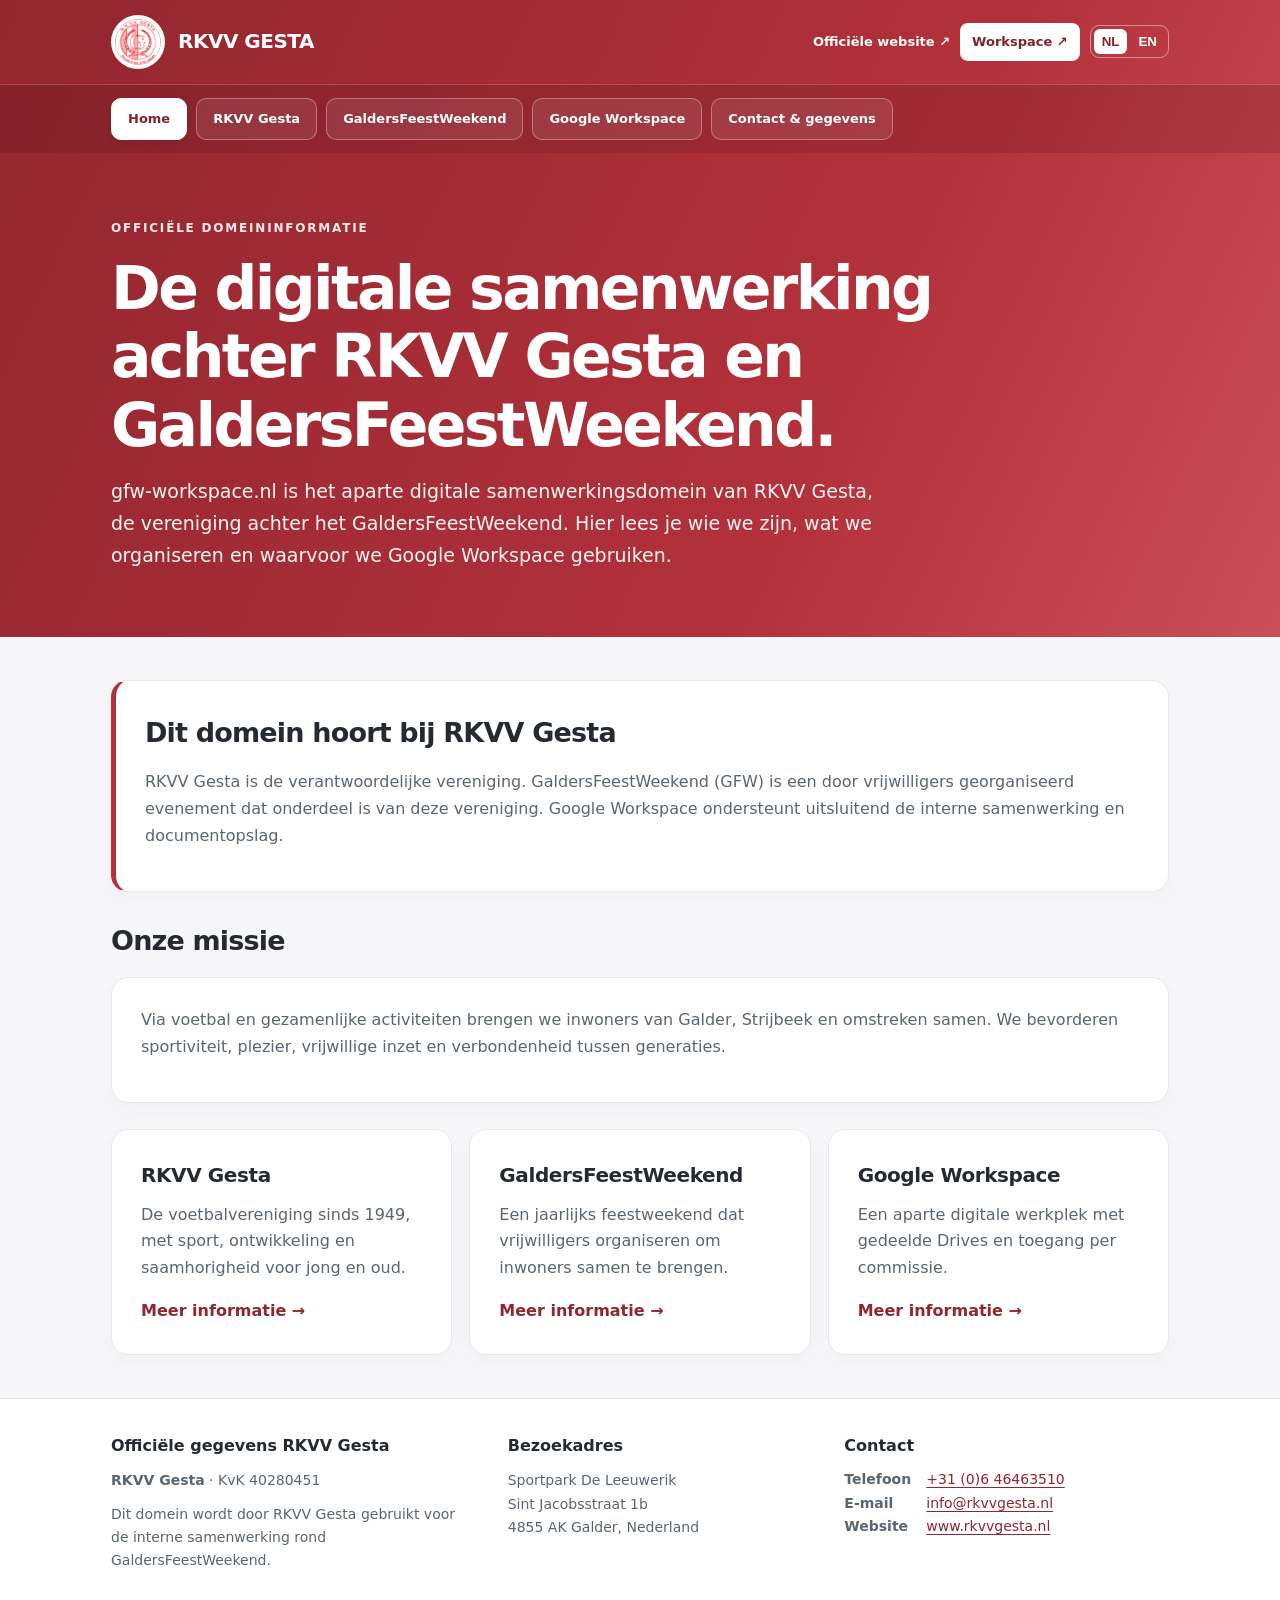
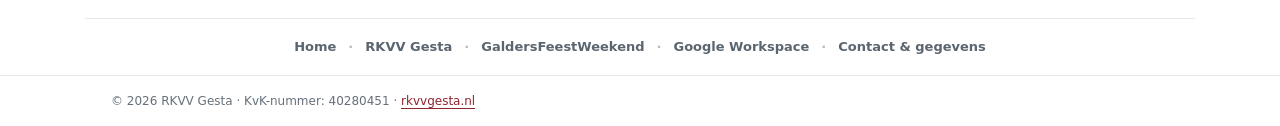
==== commit 15fd4996: "Add files via upload" ====
--- a/index.html
+++ b/index.html
@@ -1,3 +1,3 @@
 <!DOCTYPE html>
 
-<html lang="nl"><head><meta charset="utf-8"/><meta content="width=device-width,initial-scale=1" name="viewport"/><meta content="#b3313b" name="theme-color"/><meta content="RKVV Gesta en GaldersFeestWeekend: organisatiegegevens, missie, activiteiten en de relatie met Google Workspace gfw-workspace.nl." name="description"/><meta content="index, follow" name="robots"/><link href="https://gfw-workspace.nl/" rel="canonical"/><link href="./gesta-logo.png" rel="icon"/><link href="./assets/style.css" rel="stylesheet"/><title>Workspace - Home</title></head><body><header class="site-head"><div class="wrap mast"><a aria-label="RKVV Gesta – home" class="brand" href="./"><img alt="RKVV Gesta logo" src="./gesta-logo.png"/><strong>RKVV GESTA</strong></a><div class="top-actions"><a href="https://www.rkvvgesta.nl/" rel="noopener" target="_blank"><span data-i18n="official">Officiële website</span> ↗</a><a class="drive" href="https://drive.google.com/" rel="noopener" target="_blank">Workspace ↗</a><div aria-label="Language / Taal" class="lang" role="group"><button aria-pressed="true" data-lang="nl" type="button">NL</button><button aria-pressed="false" data-lang="en" type="button">EN</button></div></div></div><div class="nav-wrap"><nav aria-label="Hoofdnavigatie / Main navigation" class="wrap primary-nav"><a aria-current="page" href="./"><span data-i18n="nav_home">Home</span></a><a href="./rkvv-gesta/"><span data-i18n="nav_organisatie">RKVV Gesta</span></a><a href="./galdersfeestweekend/"><span data-i18n="nav_galdersfeestweekend">GaldersFeestWeekend</span></a><a href="./google-workspace/"><span data-i18n="nav_workspace">Google Workspace</span></a><a href="./contact/"><span data-i18n="nav_contact">Contact &amp; gegevens</span></a></nav></div><div class="wrap hero"><div class="kicker"><span data-i18n="home_kicker">OFFICIËLE DOMEININFORMATIE</span></div><h1><span data-i18n="home_title">De digitale samenwerking achter GaldersFeestWeekend.</span></h1><p><span data-i18n="home_lead">gfw-workspace.nl is het aparte digitale samenwerkingsdomein van RKVV Gesta, de vereniging achter het GaldersFeestWeekend. Hier lees je wie we zijn, wat we organiseren en waarvoor we Google Workspace gebruiken.</span></p></div></header><main class="wrap content"><section class="section"><section class="panel emphasis"><h2><span data-i18n="home_intro">Dit domein hoort bij RKVV Gesta</span></h2><p><span data-i18n="home_intro_desc">RKVV Gesta is de verantwoordelijke vereniging. GaldersFeestWeekend (GFW) is een door vrijwilligers georganiseerd evenement dat onderdeel is van deze vereniging. Google Workspace ondersteunt uitsluitend de interne samenwerking en documentopslag.</span></p></section></section><section class="section"><h2><span data-i18n="home_mission">Onze missie</span></h2><div class="panel"><p><span data-i18n="home_mission_desc">Via voetbal en gezamenlijke activiteiten brengen we inwoners van Galder, Strijbeek en omstreken samen. We bevorderen sportiviteit, plezier, vrijwillige inzet en verbondenheid tussen generaties.</span></p></div></section><section class="section"><div class="grid3"><article class="card"><h3><span data-i18n="nav_organisatie">Over RKVV Gesta</span></h3><p><span data-i18n="home_gesta_desc">De voetbalvereniging sinds 1949, met sport, ontwikkeling en saamhorigheid voor jong en oud.</span></p><a class="more" href="./rkvv-gesta/"><span data-i18n="learn_more">Meer informatie</span> →</a></article><article class="card"><h3><span data-i18n="nav_galdersfeestweekend">Over GaldersFeestWeekend</span></h3><p><span data-i18n="home_gfw_desc">Een jaarlijks feestweekend dat vrijwilligers organiseren om inwoners samen te brengen.</span></p><a class="more" href="./galdersfeestweekend/"><span data-i18n="learn_more">Meer informatie</span> →</a></article><article class="card"><h3><span data-i18n="nav_workspace">Google Workspace</span></h3><p><span data-i18n="home_workspace_desc">Een aparte digitale werkplek met gedeelde Drives en toegang per commissie.</span></p><a class="more" href="./google-workspace/"><span data-i18n="learn_more">Meer informatie</span> →</a></article></div></section></main><footer class="site-footer"><div class="wrap footer-grid"><div><h2><span data-i18n="footer_title">Officiële gegevens RKVV Gesta</span></h2><p><strong>RKVV Gesta</strong> · KvK 40280451</p><p><span data-i18n="footer_note">Dit domein wordt door RKVV Gesta gebruikt voor de interne samenwerking rond GaldersFeestWeekend.</span></p></div><div><h3><span data-i18n="footer_address">Bezoekadres</span></h3><p>Sportpark De Leeuwerik<br/>Sint Jacobsstraat 1b<br/>4855 AK Galder, Nederland</p></div><div><h3>Contact</h3><dl class="footer-contact-list"><dt><span data-i18n="footer_tel">Telefoon</span></dt><dd><a href="tel:+31646463510">+31 (0)6 46463510</a></dd><dt><span data-i18n="footer_email">E-mail</span></dt><dd><a href="mailto:info@rkvvgesta.nl">info@rkvvgesta.nl</a></dd><dt><span data-i18n="footer_website">Website</span></dt><dd><a href="https://www.rkvvgesta.nl/" rel="noopener" target="_blank">www.rkvvgesta.nl</a></dd></dl><p class="footer-contact-link"><a href="./contact/"><span data-i18n="nav_contact">Contact &amp; gegevens</span></a></p></div></div><div class="footer-bottom"><div class="wrap">© 2026 RKVV Gesta · <span data-i18n="footer_chamber">KvK-nummer</span>: 40280451 · <a href="https://www.rkvvgesta.nl/">rkvvgesta.nl</a></div></div></footer><script defer="" src="./assets/site.js"></script></body></html>+<html lang="nl"><head><meta charset="utf-8"/><meta content="width=device-width,initial-scale=1" name="viewport"/><meta content="#b3313b" name="theme-color"/><meta content="RKVV Gesta en GaldersFeestWeekend: organisatiegegevens, missie, activiteiten en de relatie met Google Workspace gfw-workspace.nl." name="description"/><meta content="index, follow" name="robots"/><link href="https://gfw-workspace.nl/" rel="canonical"/><link href="./gesta-logo.png" rel="icon"/><link href="./assets/style.css" rel="stylesheet"/><title>Workspace - Home</title></head><body><header class="site-head"><div class="wrap mast"><a aria-label="RKVV Gesta – home" class="brand" href="./"><img alt="RKVV Gesta logo" src="./gesta-logo.png"/><strong>RKVV GESTA</strong></a><div class="top-actions"><a href="https://www.rkvvgesta.nl/" rel="noopener" target="_blank"><span data-i18n="official">Officiële website</span> ↗</a><a class="drive" href="https://drive.google.com/" rel="noopener" target="_blank">Workspace ↗</a><div aria-label="Language / Taal" class="lang" role="group"><button aria-pressed="true" data-lang="nl" type="button">NL</button><button aria-pressed="false" data-lang="en" type="button">EN</button></div></div></div><div class="nav-wrap"><nav aria-label="Hoofdnavigatie / Main navigation" class="wrap primary-nav"><a aria-current="page" href="./"><span data-i18n="nav_home">Home</span></a><a href="./rkvv-gesta/"><span data-i18n="nav_organisatie">RKVV Gesta</span></a><a href="./galdersfeestweekend/"><span data-i18n="nav_galdersfeestweekend">GaldersFeestWeekend</span></a><a href="./google-workspace/"><span data-i18n="nav_workspace">Google Workspace</span></a><a href="./contact/"><span data-i18n="nav_contact">Contact &amp; gegevens</span></a></nav></div><div class="wrap hero"><div class="kicker"><span data-i18n="home_kicker">OFFICIËLE DOMEININFORMATIE</span></div><h1><span data-i18n="home_title">De digitale samenwerking achter RKVV Gesta en GaldersFeestWeekend.</span></h1><p><span data-i18n="home_lead">gfw-workspace.nl is het aparte digitale samenwerkingsdomein van RKVV Gesta, de vereniging achter het GaldersFeestWeekend. Hier lees je wie we zijn, wat we organiseren en waarvoor we Google Workspace gebruiken.</span></p></div></header><main class="wrap content"><section class="section"><section class="panel emphasis"><h2><span data-i18n="home_intro">Dit domein hoort bij RKVV Gesta</span></h2><p><span data-i18n="home_intro_desc">RKVV Gesta is de verantwoordelijke vereniging. GaldersFeestWeekend (GFW) is een door vrijwilligers georganiseerd evenement dat onderdeel is van deze vereniging. Google Workspace ondersteunt uitsluitend de interne samenwerking en documentopslag.</span></p></section></section><section class="section"><h2><span data-i18n="home_mission">Onze missie</span></h2><div class="panel"><p><span data-i18n="home_mission_desc">Via voetbal en gezamenlijke activiteiten brengen we inwoners van Galder, Strijbeek en omstreken samen. We bevorderen sportiviteit, plezier, vrijwillige inzet en verbondenheid tussen generaties.</span></p></div></section><section class="section"><div class="grid3"><article class="card"><h3><span data-i18n="nav_organisatie">Over RKVV Gesta</span></h3><p><span data-i18n="home_gesta_desc">De voetbalvereniging sinds 1949, met sport, ontwikkeling en saamhorigheid voor jong en oud.</span></p><a class="more" href="./rkvv-gesta/"><span data-i18n="learn_more">Meer informatie</span> →</a></article><article class="card"><h3><span data-i18n="nav_galdersfeestweekend">Over GaldersFeestWeekend</span></h3><p><span data-i18n="home_gfw_desc">Een jaarlijks feestweekend dat vrijwilligers organiseren om inwoners samen te brengen.</span></p><a class="more" href="./galdersfeestweekend/"><span data-i18n="learn_more">Meer informatie</span> →</a></article><article class="card"><h3><span data-i18n="nav_workspace">Google Workspace</span></h3><p><span data-i18n="home_workspace_desc">Een aparte digitale werkplek met gedeelde Drives en toegang per commissie.</span></p><a class="more" href="./google-workspace/"><span data-i18n="learn_more">Meer informatie</span> →</a></article></div></section></main><footer class="site-footer"><div class="wrap footer-grid"><div><h2><span data-i18n="footer_title">Officiële gegevens RKVV Gesta</span></h2><p><strong>RKVV Gesta</strong> · KvK 40280451</p><p><span data-i18n="footer_note">Dit domein wordt door RKVV Gesta gebruikt voor de interne samenwerking rond GaldersFeestWeekend.</span></p></div><div><h3><span data-i18n="footer_address">Bezoekadres</span></h3><p>Sportpark De Leeuwerik<br/>Sint Jacobsstraat 1b<br/>4855 AK Galder, Nederland</p></div><div><h3>Contact</h3><dl class="footer-contact-list"><dt><span data-i18n="footer_tel">Telefoon</span></dt><dd><a href="tel:+31646463510">+31 (0)6 46463510</a></dd><dt><span data-i18n="footer_email">E-mail</span></dt><dd><a href="mailto:info@rkvvgesta.nl">info@rkvvgesta.nl</a></dd><dt><span data-i18n="footer_website">Website</span></dt><dd><a href="https://www.rkvvgesta.nl/" rel="noopener" target="_blank">www.rkvvgesta.nl</a></dd></dl></div></div><nav aria-label="Paginanavigatie / Page navigation" class="footer-page-nav wrap"><a href="/"><span data-i18n="nav_home">Home</span></a><span aria-hidden="true" class="footer-dot">·</span><a href="/rkvv-gesta/"><span data-i18n="nav_organisatie">RKVV Gesta</span></a><span aria-hidden="true" class="footer-dot">·</span><a href="/galdersfeestweekend/"><span data-i18n="nav_galdersfeestweekend">GaldersFeestWeekend</span></a><span aria-hidden="true" class="footer-dot">·</span><a href="/google-workspace/"><span data-i18n="nav_workspace">Google Workspace</span></a><span aria-hidden="true" class="footer-dot">·</span><a href="/contact/"><span data-i18n="nav_contact">Contact &amp; gegevens</span></a></nav><div class="footer-bottom"><div class="wrap">© 2026 RKVV Gesta · <span data-i18n="footer_chamber">KvK-nummer</span>: 40280451 · <a href="https://www.rkvvgesta.nl/">rkvvgesta.nl</a></div></div></footer><script defer="" src="./assets/site.js"></script></body></html>
--- a/assets/style.css
+++ b/assets/style.css
@@ -29,3 +29,12 @@
 @media(max-width:850px){.footer-grid{grid-template-columns:1fr 1fr}.footer-grid>div:first-child{grid-column:1/-1}}
 @media(max-width:650px){.primary-nav{gap:7px}.primary-nav a{min-height:37px;padding:8px 11px}.content{padding-top:27px;padding-bottom:27px}.hero{padding-bottom:53px}.contact-card{grid-template-rows:auto auto 1fr auto}.footer-grid{grid-template-columns:1fr;gap:26px}.footer-grid>div:first-child{grid-column:auto}}
 @media(prefers-reduced-motion:reduce){.primary-nav a{transition:none}}
+
+/* V5: compact footer contact details and consistent five-page links */
+.footer-contact-list{row-gap:3px;column-gap:12px;line-height:1.45}
+.footer-contact-list dt,.footer-contact-list dd{line-height:1.45}
+.footer-page-nav{display:flex;align-items:center;justify-content:center;flex-wrap:wrap;gap:5px 12px;border-top:1px solid var(--line);padding-top:15px;padding-bottom:15px;font-size:13px;font-weight:650}
+.footer-page-nav a{text-decoration:none;color:var(--muted);padding:2px 0}
+.footer-page-nav a:hover,.footer-page-nav a:focus-visible{color:var(--dark);text-decoration:underline}
+.footer-dot{color:#b7bbc2;user-select:none}
+@media(max-width:650px){.footer-page-nav{justify-content:flex-start;gap:3px 9px;font-size:12px}}
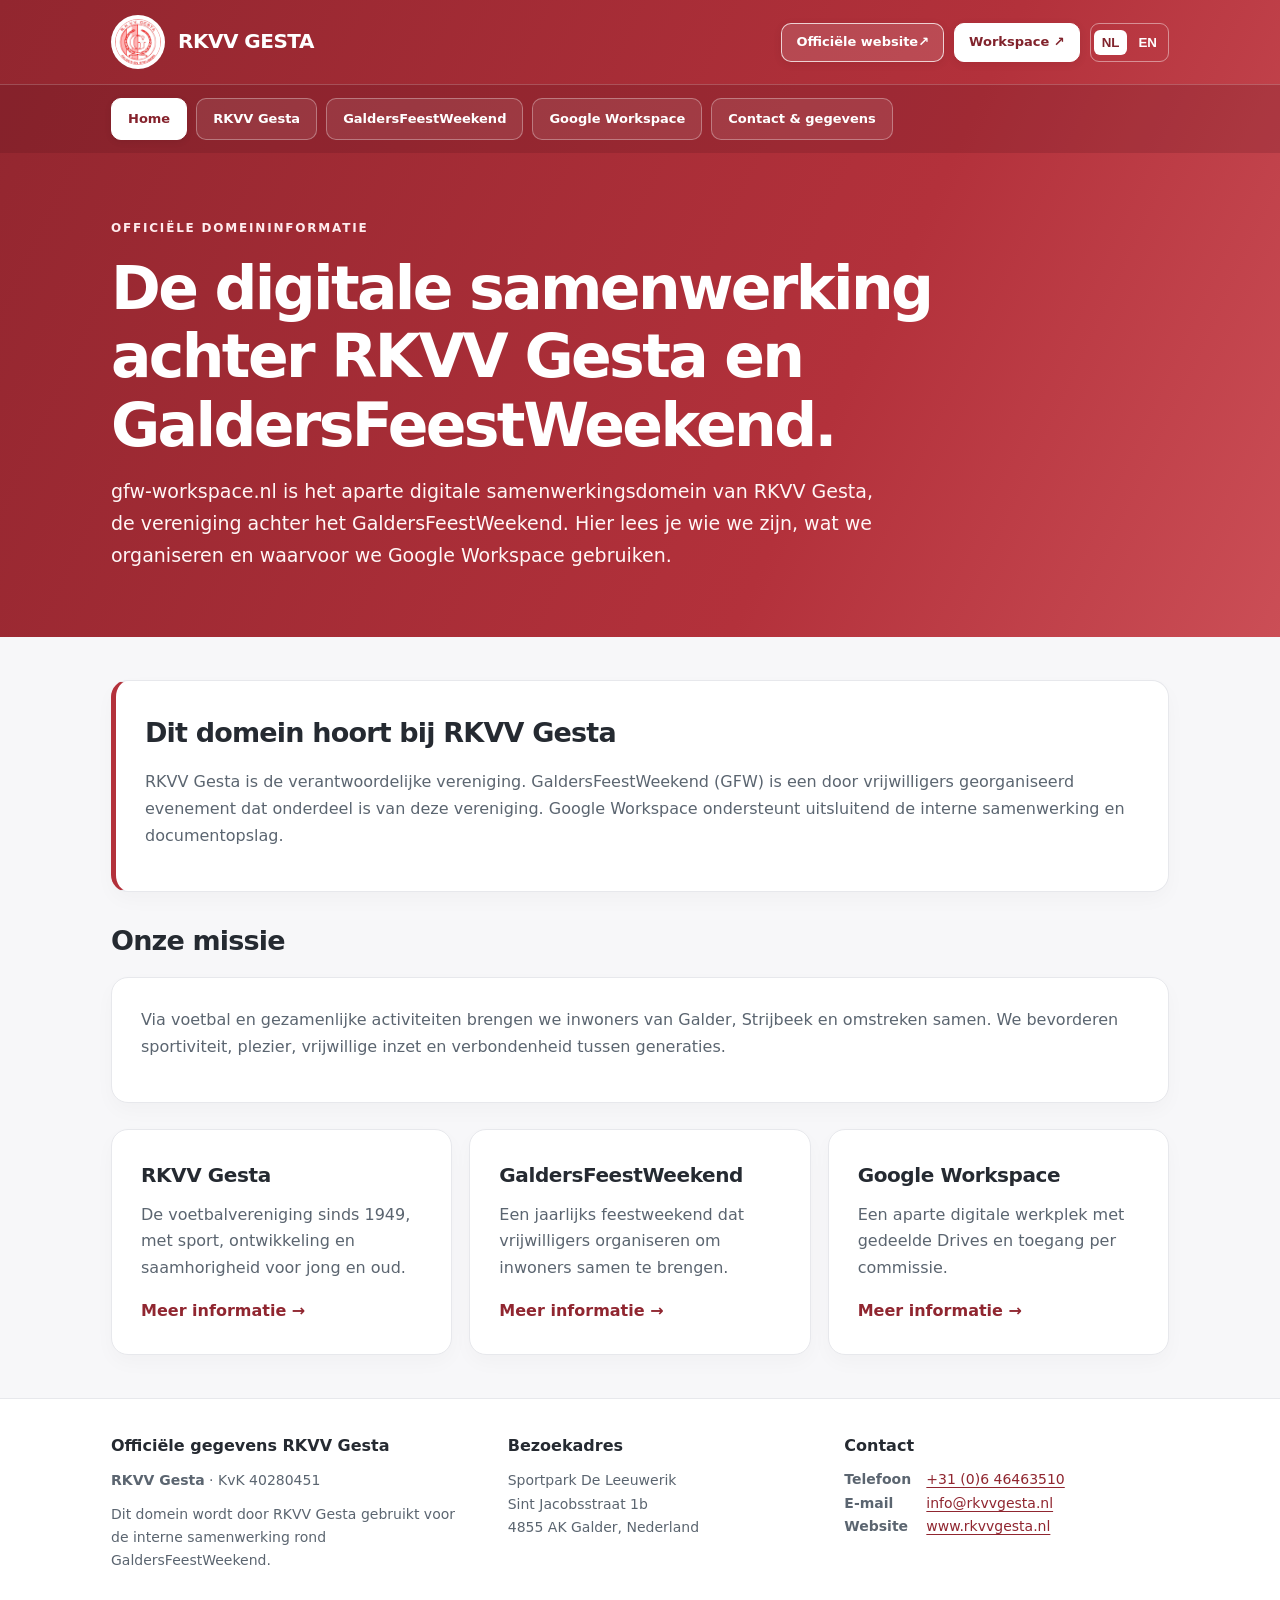
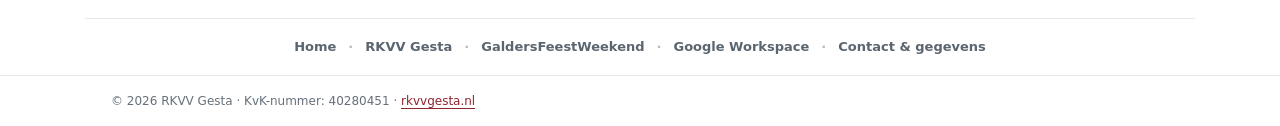
==== commit 29f1feea: "Add files via upload" ====
--- a/index.html
+++ b/index.html
@@ -1,3 +1,3 @@
 <!DOCTYPE html>
 
-<html lang="nl"><head><meta charset="utf-8"/><meta content="width=device-width,initial-scale=1" name="viewport"/><meta content="#b3313b" name="theme-color"/><meta content="RKVV Gesta en GaldersFeestWeekend: organisatiegegevens, missie, activiteiten en de relatie met Google Workspace gfw-workspace.nl." name="description"/><meta content="index, follow" name="robots"/><link href="https://gfw-workspace.nl/" rel="canonical"/><link href="./gesta-logo.png" rel="icon"/><link href="./assets/style.css" rel="stylesheet"/><title>Workspace - Home</title></head><body><header class="site-head"><div class="wrap mast"><a aria-label="RKVV Gesta – home" class="brand" href="./"><img alt="RKVV Gesta logo" src="./gesta-logo.png"/><strong>RKVV GESTA</strong></a><div class="top-actions"><a href="https://www.rkvvgesta.nl/" rel="noopener" target="_blank"><span data-i18n="official">Officiële website</span> ↗</a><a class="drive" href="https://drive.google.com/" rel="noopener" target="_blank">Workspace ↗</a><div aria-label="Language / Taal" class="lang" role="group"><button aria-pressed="true" data-lang="nl" type="button">NL</button><button aria-pressed="false" data-lang="en" type="button">EN</button></div></div></div><div class="nav-wrap"><nav aria-label="Hoofdnavigatie / Main navigation" class="wrap primary-nav"><a aria-current="page" href="./"><span data-i18n="nav_home">Home</span></a><a href="./rkvv-gesta/"><span data-i18n="nav_organisatie">RKVV Gesta</span></a><a href="./galdersfeestweekend/"><span data-i18n="nav_galdersfeestweekend">GaldersFeestWeekend</span></a><a href="./google-workspace/"><span data-i18n="nav_workspace">Google Workspace</span></a><a href="./contact/"><span data-i18n="nav_contact">Contact &amp; gegevens</span></a></nav></div><div class="wrap hero"><div class="kicker"><span data-i18n="home_kicker">OFFICIËLE DOMEININFORMATIE</span></div><h1><span data-i18n="home_title">De digitale samenwerking achter RKVV Gesta en GaldersFeestWeekend.</span></h1><p><span data-i18n="home_lead">gfw-workspace.nl is het aparte digitale samenwerkingsdomein van RKVV Gesta, de vereniging achter het GaldersFeestWeekend. Hier lees je wie we zijn, wat we organiseren en waarvoor we Google Workspace gebruiken.</span></p></div></header><main class="wrap content"><section class="section"><section class="panel emphasis"><h2><span data-i18n="home_intro">Dit domein hoort bij RKVV Gesta</span></h2><p><span data-i18n="home_intro_desc">RKVV Gesta is de verantwoordelijke vereniging. GaldersFeestWeekend (GFW) is een door vrijwilligers georganiseerd evenement dat onderdeel is van deze vereniging. Google Workspace ondersteunt uitsluitend de interne samenwerking en documentopslag.</span></p></section></section><section class="section"><h2><span data-i18n="home_mission">Onze missie</span></h2><div class="panel"><p><span data-i18n="home_mission_desc">Via voetbal en gezamenlijke activiteiten brengen we inwoners van Galder, Strijbeek en omstreken samen. We bevorderen sportiviteit, plezier, vrijwillige inzet en verbondenheid tussen generaties.</span></p></div></section><section class="section"><div class="grid3"><article class="card"><h3><span data-i18n="nav_organisatie">Over RKVV Gesta</span></h3><p><span data-i18n="home_gesta_desc">De voetbalvereniging sinds 1949, met sport, ontwikkeling en saamhorigheid voor jong en oud.</span></p><a class="more" href="./rkvv-gesta/"><span data-i18n="learn_more">Meer informatie</span> →</a></article><article class="card"><h3><span data-i18n="nav_galdersfeestweekend">Over GaldersFeestWeekend</span></h3><p><span data-i18n="home_gfw_desc">Een jaarlijks feestweekend dat vrijwilligers organiseren om inwoners samen te brengen.</span></p><a class="more" href="./galdersfeestweekend/"><span data-i18n="learn_more">Meer informatie</span> →</a></article><article class="card"><h3><span data-i18n="nav_workspace">Google Workspace</span></h3><p><span data-i18n="home_workspace_desc">Een aparte digitale werkplek met gedeelde Drives en toegang per commissie.</span></p><a class="more" href="./google-workspace/"><span data-i18n="learn_more">Meer informatie</span> →</a></article></div></section></main><footer class="site-footer"><div class="wrap footer-grid"><div><h2><span data-i18n="footer_title">Officiële gegevens RKVV Gesta</span></h2><p><strong>RKVV Gesta</strong> · KvK 40280451</p><p><span data-i18n="footer_note">Dit domein wordt door RKVV Gesta gebruikt voor de interne samenwerking rond GaldersFeestWeekend.</span></p></div><div><h3><span data-i18n="footer_address">Bezoekadres</span></h3><p>Sportpark De Leeuwerik<br/>Sint Jacobsstraat 1b<br/>4855 AK Galder, Nederland</p></div><div><h3>Contact</h3><dl class="footer-contact-list"><dt><span data-i18n="footer_tel">Telefoon</span></dt><dd><a href="tel:+31646463510">+31 (0)6 46463510</a></dd><dt><span data-i18n="footer_email">E-mail</span></dt><dd><a href="mailto:info@rkvvgesta.nl">info@rkvvgesta.nl</a></dd><dt><span data-i18n="footer_website">Website</span></dt><dd><a href="https://www.rkvvgesta.nl/" rel="noopener" target="_blank">www.rkvvgesta.nl</a></dd></dl></div></div><nav aria-label="Paginanavigatie / Page navigation" class="footer-page-nav wrap"><a href="/"><span data-i18n="nav_home">Home</span></a><span aria-hidden="true" class="footer-dot">·</span><a href="/rkvv-gesta/"><span data-i18n="nav_organisatie">RKVV Gesta</span></a><span aria-hidden="true" class="footer-dot">·</span><a href="/galdersfeestweekend/"><span data-i18n="nav_galdersfeestweekend">GaldersFeestWeekend</span></a><span aria-hidden="true" class="footer-dot">·</span><a href="/google-workspace/"><span data-i18n="nav_workspace">Google Workspace</span></a><span aria-hidden="true" class="footer-dot">·</span><a href="/contact/"><span data-i18n="nav_contact">Contact &amp; gegevens</span></a></nav><div class="footer-bottom"><div class="wrap">© 2026 RKVV Gesta · <span data-i18n="footer_chamber">KvK-nummer</span>: 40280451 · <a href="https://www.rkvvgesta.nl/">rkvvgesta.nl</a></div></div></footer><script defer="" src="./assets/site.js"></script></body></html>+<html lang="nl"><head><meta charset="utf-8"/><meta content="width=device-width,initial-scale=1" name="viewport"/><meta content="#b3313b" name="theme-color"/><meta content="RKVV Gesta en GaldersFeestWeekend: organisatiegegevens, missie, activiteiten en de relatie met Google Workspace gfw-workspace.nl." name="description"/><meta content="index, follow" name="robots"/><link href="https://gfw-workspace.nl/" rel="canonical"/><link href="./gesta-logo.png" rel="icon"/><link href="./assets/style.css" rel="stylesheet"/><title>Workspace - Home</title></head><body><header class="site-head"><div class="wrap mast"><a aria-label="RKVV Gesta – home" class="brand" href="./"><img alt="RKVV Gesta logo" src="./gesta-logo.png"/><strong>RKVV GESTA</strong></a><div class="top-actions"><a class="header-action header-action-outline" href="https://www.rkvvgesta.nl/" rel="noopener" target="_blank"><span data-i18n="official">Officiële website</span> ↗</a><a class="drive header-action header-action-primary" href="https://drive.google.com/" rel="noopener" target="_blank">Workspace ↗</a><div aria-label="Language / Taal" class="lang" role="group"><button aria-pressed="true" data-lang="nl" type="button">NL</button><button aria-pressed="false" data-lang="en" type="button">EN</button></div></div></div><div class="nav-wrap"><nav aria-label="Hoofdnavigatie / Main navigation" class="wrap primary-nav"><a aria-current="page" href="./"><span data-i18n="nav_home">Home</span></a><a href="./rkvv-gesta/"><span data-i18n="nav_organisatie">RKVV Gesta</span></a><a href="./galdersfeestweekend/"><span data-i18n="nav_galdersfeestweekend">GaldersFeestWeekend</span></a><a href="./google-workspace/"><span data-i18n="nav_workspace">Google Workspace</span></a><a href="./contact/"><span data-i18n="nav_contact">Contact &amp; gegevens</span></a></nav></div><div class="wrap hero"><div class="kicker"><span data-i18n="home_kicker">OFFICIËLE DOMEININFORMATIE</span></div><h1><span data-i18n="home_title">De digitale samenwerking achter RKVV Gesta en GaldersFeestWeekend.</span></h1><p><span data-i18n="home_lead">gfw-workspace.nl is het aparte digitale samenwerkingsdomein van RKVV Gesta, de vereniging achter het GaldersFeestWeekend. Hier lees je wie we zijn, wat we organiseren en waarvoor we Google Workspace gebruiken.</span></p></div></header><main class="wrap content"><section class="section"><section class="panel emphasis"><h2><span data-i18n="home_intro">Dit domein hoort bij RKVV Gesta</span></h2><p><span data-i18n="home_intro_desc">RKVV Gesta is de verantwoordelijke vereniging. GaldersFeestWeekend (GFW) is een door vrijwilligers georganiseerd evenement dat onderdeel is van deze vereniging. Google Workspace ondersteunt uitsluitend de interne samenwerking en documentopslag.</span></p></section></section><section class="section"><h2><span data-i18n="home_mission">Onze missie</span></h2><div class="panel"><p><span data-i18n="home_mission_desc">Via voetbal en gezamenlijke activiteiten brengen we inwoners van Galder, Strijbeek en omstreken samen. We bevorderen sportiviteit, plezier, vrijwillige inzet en verbondenheid tussen generaties.</span></p></div></section><section class="section"><div class="grid3"><article class="card"><h3><span data-i18n="nav_organisatie">Over RKVV Gesta</span></h3><p><span data-i18n="home_gesta_desc">De voetbalvereniging sinds 1949, met sport, ontwikkeling en saamhorigheid voor jong en oud.</span></p><a class="more" href="./rkvv-gesta/"><span data-i18n="learn_more">Meer informatie</span> →</a></article><article class="card"><h3><span data-i18n="nav_galdersfeestweekend">Over GaldersFeestWeekend</span></h3><p><span data-i18n="home_gfw_desc">Een jaarlijks feestweekend dat vrijwilligers organiseren om inwoners samen te brengen.</span></p><a class="more" href="./galdersfeestweekend/"><span data-i18n="learn_more">Meer informatie</span> →</a></article><article class="card"><h3><span data-i18n="nav_workspace">Google Workspace</span></h3><p><span data-i18n="home_workspace_desc">Een aparte digitale werkplek met gedeelde Drives en toegang per commissie.</span></p><a class="more" href="./google-workspace/"><span data-i18n="learn_more">Meer informatie</span> →</a></article></div></section></main><footer class="site-footer"><div class="wrap footer-grid"><div><h2><span data-i18n="footer_title">Officiële gegevens RKVV Gesta</span></h2><p><strong>RKVV Gesta</strong> · KvK 40280451</p><p><span data-i18n="footer_note">Dit domein wordt door RKVV Gesta gebruikt voor de interne samenwerking rond GaldersFeestWeekend.</span></p></div><div><h3><span data-i18n="footer_address">Bezoekadres</span></h3><p>Sportpark De Leeuwerik<br/>Sint Jacobsstraat 1b<br/>4855 AK Galder, Nederland</p></div><div><h3>Contact</h3><dl class="footer-contact-list"><dt><span data-i18n="footer_tel">Telefoon</span></dt><dd><a href="tel:+31646463510">+31 (0)6 46463510</a></dd><dt><span data-i18n="footer_email">E-mail</span></dt><dd><a href="mailto:info@rkvvgesta.nl">info@rkvvgesta.nl</a></dd><dt><span data-i18n="footer_website">Website</span></dt><dd><a href="https://www.rkvvgesta.nl/" rel="noopener" target="_blank">www.rkvvgesta.nl</a></dd></dl></div></div><nav aria-label="Paginanavigatie / Page navigation" class="footer-page-nav wrap"><a href="/"><span data-i18n="nav_home">Home</span></a><span aria-hidden="true" class="footer-dot">·</span><a href="/rkvv-gesta/"><span data-i18n="nav_organisatie">RKVV Gesta</span></a><span aria-hidden="true" class="footer-dot">·</span><a href="/galdersfeestweekend/"><span data-i18n="nav_galdersfeestweekend">GaldersFeestWeekend</span></a><span aria-hidden="true" class="footer-dot">·</span><a href="/google-workspace/"><span data-i18n="nav_workspace">Google Workspace</span></a><span aria-hidden="true" class="footer-dot">·</span><a href="/contact/"><span data-i18n="nav_contact">Contact &amp; gegevens</span></a></nav><div class="footer-bottom"><div class="wrap">© 2026 RKVV Gesta · <span data-i18n="footer_chamber">KvK-nummer</span>: 40280451 · <a href="https://www.rkvvgesta.nl/">rkvvgesta.nl</a></div></div></footer><script defer="" src="./assets/site.js"></script></body></html>
--- a/assets/style.css
+++ b/assets/style.css
@@ -38,3 +38,40 @@
 .footer-page-nav a:hover,.footer-page-nav a:focus-visible{color:var(--dark);text-decoration:underline}
 .footer-dot{color:#b7bbc2;user-select:none}
 @media(max-width:650px){.footer-page-nav{justify-content:flex-start;gap:3px 9px;font-size:12px}}
+
+/* V6: clearer external actions, comfortable iPhone layout, even contact cards */
+.top-actions{gap:10px;flex-wrap:wrap;justify-content:flex-end}
+.top-actions .header-action{display:inline-flex;align-items:center;justify-content:center;min-height:39px;padding:9px 14px;border-radius:10px;border:1.5px solid rgba(255,255,255,.75);font-size:13px;font-weight:800;line-height:1.25;letter-spacing:0;text-decoration:none;box-shadow:0 2px 8px rgba(50,0,6,.09);transition:background .15s ease,transform .15s ease}
+.top-actions .header-action-outline{background:rgba(255,255,255,.13);color:white}
+.top-actions .header-action-outline:hover{background:rgba(255,255,255,.25);color:white}
+.top-actions .header-action-primary{background:white!important;color:var(--dark)!important;border-color:white}
+.top-actions .header-action-primary:hover{background:#fff1f1!important}
+.top-actions .lang{min-height:39px;align-items:center}
+.contact-grid{align-items:stretch}
+.contact-card{display:flex;flex-direction:column;min-width:0;gap:0}
+.contact-card h3{min-height:0;margin:0 0 10px;line-height:1.3;overflow-wrap:break-word}
+.contact-card > p:not(.contact-email){margin:0 0 18px;flex:1 1 auto;align-self:stretch}
+.contact-card .contact-email{margin-top:auto;padding-top:14px;border-top:1px solid var(--line);align-self:stretch;min-width:0}
+.contact-card .contact-email a{overflow-wrap:anywhere}
+@media (max-width:650px){
+  html,body{max-width:100%;overflow-x:clip}
+  .mast{padding-top:max(22px, env(safe-area-inset-top));gap:16px}
+  .brand{min-width:0}
+  .brand strong{font-size:19px}
+  .top-actions{width:100%;justify-content:flex-start;gap:8px}
+  .top-actions .header-action{padding:10px 12px;min-height:44px;font-size:12px}
+  .top-actions .lang{min-height:44px}
+  .nav-wrap .primary-nav{padding-top:13px;padding-bottom:14px}
+  .hero{padding-top:44px;padding-bottom:53px}
+  .hero h1{font-size:clamp(30px,8.8vw,42px);line-height:1.16;overflow-wrap:anywhere;hyphens:auto}
+  .hero p{overflow-wrap:break-word}
+  .contact-card > p:not(.contact-email){margin-bottom:18px}
+  .contact-card .contact-email{margin-top:auto}
+}
+@media(max-width:370px){
+  .brand img{width:48px;height:48px}
+  .brand strong{font-size:18px}
+  .top-actions .header-action{padding:9px 10px}
+  .hero h1{font-size:clamp(28px,8.4vw,36px)}
+}
+@media(prefers-reduced-motion:reduce){.top-actions .header-action{transition:none}}
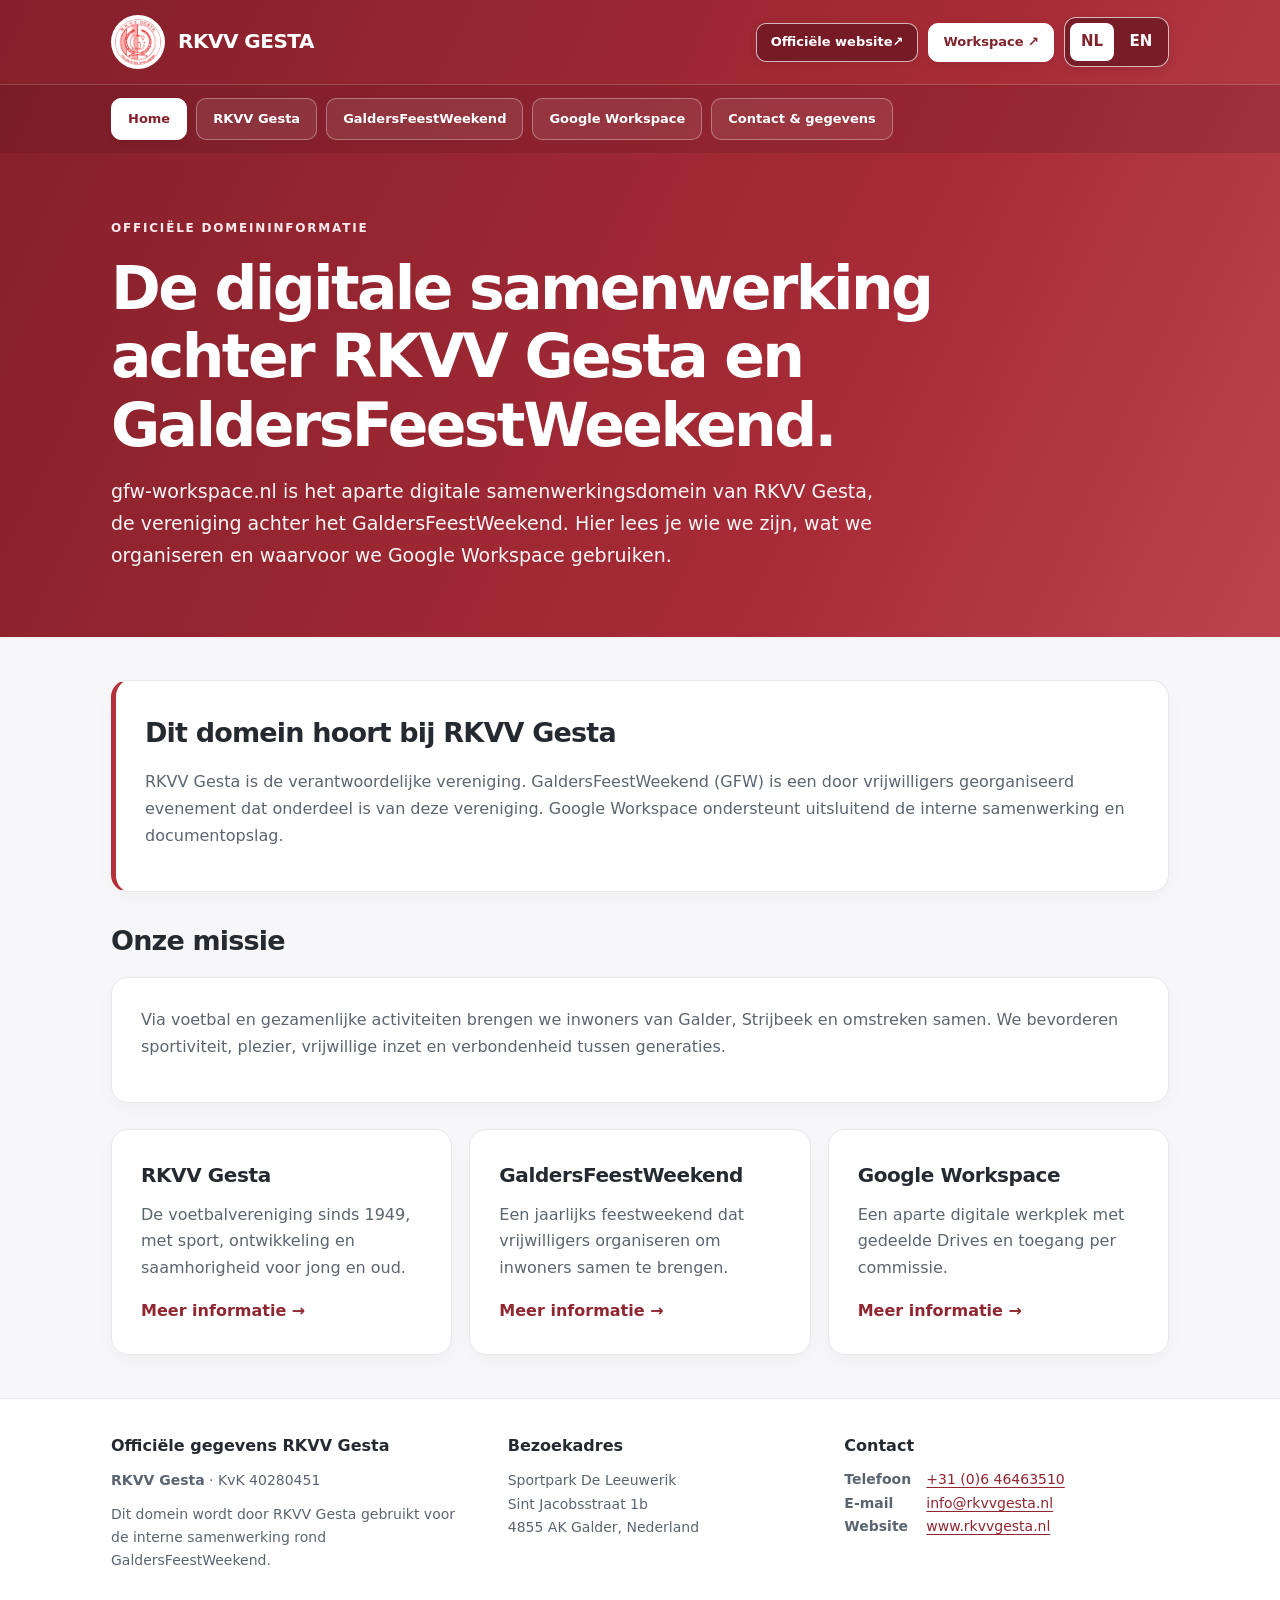
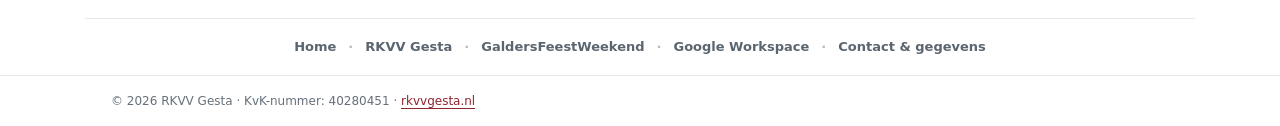
==== commit 5a3b96f9: "Add files via upload" ====
--- a/index.html
+++ b/index.html
@@ -1,3 +1,3 @@
 <!DOCTYPE html>
 
-<html lang="nl"><head><meta charset="utf-8"/><meta content="width=device-width,initial-scale=1" name="viewport"/><meta content="#b3313b" name="theme-color"/><meta content="RKVV Gesta en GaldersFeestWeekend: organisatiegegevens, missie, activiteiten en de relatie met Google Workspace gfw-workspace.nl." name="description"/><meta content="index, follow" name="robots"/><link href="https://gfw-workspace.nl/" rel="canonical"/><link href="./gesta-logo.png" rel="icon"/><link href="./assets/style.css" rel="stylesheet"/><title>Workspace - Home</title></head><body><header class="site-head"><div class="wrap mast"><a aria-label="RKVV Gesta – home" class="brand" href="./"><img alt="RKVV Gesta logo" src="./gesta-logo.png"/><strong>RKVV GESTA</strong></a><div class="top-actions"><a class="header-action header-action-outline" href="https://www.rkvvgesta.nl/" rel="noopener" target="_blank"><span data-i18n="official">Officiële website</span> ↗</a><a class="drive header-action header-action-primary" href="https://drive.google.com/" rel="noopener" target="_blank">Workspace ↗</a><div aria-label="Language / Taal" class="lang" role="group"><button aria-pressed="true" data-lang="nl" type="button">NL</button><button aria-pressed="false" data-lang="en" type="button">EN</button></div></div></div><div class="nav-wrap"><nav aria-label="Hoofdnavigatie / Main navigation" class="wrap primary-nav"><a aria-current="page" href="./"><span data-i18n="nav_home">Home</span></a><a href="./rkvv-gesta/"><span data-i18n="nav_organisatie">RKVV Gesta</span></a><a href="./galdersfeestweekend/"><span data-i18n="nav_galdersfeestweekend">GaldersFeestWeekend</span></a><a href="./google-workspace/"><span data-i18n="nav_workspace">Google Workspace</span></a><a href="./contact/"><span data-i18n="nav_contact">Contact &amp; gegevens</span></a></nav></div><div class="wrap hero"><div class="kicker"><span data-i18n="home_kicker">OFFICIËLE DOMEININFORMATIE</span></div><h1><span data-i18n="home_title">De digitale samenwerking achter RKVV Gesta en GaldersFeestWeekend.</span></h1><p><span data-i18n="home_lead">gfw-workspace.nl is het aparte digitale samenwerkingsdomein van RKVV Gesta, de vereniging achter het GaldersFeestWeekend. Hier lees je wie we zijn, wat we organiseren en waarvoor we Google Workspace gebruiken.</span></p></div></header><main class="wrap content"><section class="section"><section class="panel emphasis"><h2><span data-i18n="home_intro">Dit domein hoort bij RKVV Gesta</span></h2><p><span data-i18n="home_intro_desc">RKVV Gesta is de verantwoordelijke vereniging. GaldersFeestWeekend (GFW) is een door vrijwilligers georganiseerd evenement dat onderdeel is van deze vereniging. Google Workspace ondersteunt uitsluitend de interne samenwerking en documentopslag.</span></p></section></section><section class="section"><h2><span data-i18n="home_mission">Onze missie</span></h2><div class="panel"><p><span data-i18n="home_mission_desc">Via voetbal en gezamenlijke activiteiten brengen we inwoners van Galder, Strijbeek en omstreken samen. We bevorderen sportiviteit, plezier, vrijwillige inzet en verbondenheid tussen generaties.</span></p></div></section><section class="section"><div class="grid3"><article class="card"><h3><span data-i18n="nav_organisatie">Over RKVV Gesta</span></h3><p><span data-i18n="home_gesta_desc">De voetbalvereniging sinds 1949, met sport, ontwikkeling en saamhorigheid voor jong en oud.</span></p><a class="more" href="./rkvv-gesta/"><span data-i18n="learn_more">Meer informatie</span> →</a></article><article class="card"><h3><span data-i18n="nav_galdersfeestweekend">Over GaldersFeestWeekend</span></h3><p><span data-i18n="home_gfw_desc">Een jaarlijks feestweekend dat vrijwilligers organiseren om inwoners samen te brengen.</span></p><a class="more" href="./galdersfeestweekend/"><span data-i18n="learn_more">Meer informatie</span> →</a></article><article class="card"><h3><span data-i18n="nav_workspace">Google Workspace</span></h3><p><span data-i18n="home_workspace_desc">Een aparte digitale werkplek met gedeelde Drives en toegang per commissie.</span></p><a class="more" href="./google-workspace/"><span data-i18n="learn_more">Meer informatie</span> →</a></article></div></section></main><footer class="site-footer"><div class="wrap footer-grid"><div><h2><span data-i18n="footer_title">Officiële gegevens RKVV Gesta</span></h2><p><strong>RKVV Gesta</strong> · KvK 40280451</p><p><span data-i18n="footer_note">Dit domein wordt door RKVV Gesta gebruikt voor de interne samenwerking rond GaldersFeestWeekend.</span></p></div><div><h3><span data-i18n="footer_address">Bezoekadres</span></h3><p>Sportpark De Leeuwerik<br/>Sint Jacobsstraat 1b<br/>4855 AK Galder, Nederland</p></div><div><h3>Contact</h3><dl class="footer-contact-list"><dt><span data-i18n="footer_tel">Telefoon</span></dt><dd><a href="tel:+31646463510">+31 (0)6 46463510</a></dd><dt><span data-i18n="footer_email">E-mail</span></dt><dd><a href="mailto:info@rkvvgesta.nl">info@rkvvgesta.nl</a></dd><dt><span data-i18n="footer_website">Website</span></dt><dd><a href="https://www.rkvvgesta.nl/" rel="noopener" target="_blank">www.rkvvgesta.nl</a></dd></dl></div></div><nav aria-label="Paginanavigatie / Page navigation" class="footer-page-nav wrap"><a href="/"><span data-i18n="nav_home">Home</span></a><span aria-hidden="true" class="footer-dot">·</span><a href="/rkvv-gesta/"><span data-i18n="nav_organisatie">RKVV Gesta</span></a><span aria-hidden="true" class="footer-dot">·</span><a href="/galdersfeestweekend/"><span data-i18n="nav_galdersfeestweekend">GaldersFeestWeekend</span></a><span aria-hidden="true" class="footer-dot">·</span><a href="/google-workspace/"><span data-i18n="nav_workspace">Google Workspace</span></a><span aria-hidden="true" class="footer-dot">·</span><a href="/contact/"><span data-i18n="nav_contact">Contact &amp; gegevens</span></a></nav><div class="footer-bottom"><div class="wrap">© 2026 RKVV Gesta · <span data-i18n="footer_chamber">KvK-nummer</span>: 40280451 · <a href="https://www.rkvvgesta.nl/">rkvvgesta.nl</a></div></div></footer><script defer="" src="./assets/site.js"></script></body></html>+<html lang="nl"><head><meta charset="utf-8"/><meta content="width=device-width, initial-scale=1, viewport-fit=cover" name="viewport"/><meta content="#8f222d" name="theme-color"/><meta content="black-translucent" name="apple-mobile-web-app-status-bar-style"/><meta content="RKVV Gesta en GaldersFeestWeekend: organisatiegegevens, missie, activiteiten en de relatie met Google Workspace gfw-workspace.nl." name="description"/><meta content="index, follow" name="robots"/><link href="https://gfw-workspace.nl/" rel="canonical"/><link href="./gesta-logo.png" rel="icon"/><link href="./assets/style.css" rel="stylesheet"/><title>Workspace - Home</title></head><body><header class="site-head"><div class="wrap mast"><a aria-label="RKVV Gesta – home" class="brand" href="./"><img alt="RKVV Gesta logo" src="./gesta-logo.png"/><strong>RKVV GESTA</strong></a><div class="top-actions"><a class="header-action header-action-outline" href="https://www.rkvvgesta.nl/" rel="noopener" target="_blank"><span data-i18n="official">Officiële website</span> ↗</a><a class="drive header-action header-action-primary" href="https://drive.google.com/drive/folders/0AMohY38H6QGlUk9PVA" rel="noopener" target="_blank">Workspace ↗</a><button aria-label="Switch language to English / Wissel naar Engels" class="lang lang-toggle" title="Wissel taal / Switch language" type="button"><span aria-hidden="true" class="lang-option" data-lang-label="nl">NL</span><span aria-hidden="true" class="lang-option" data-lang-label="en">EN</span></button></div></div><div class="nav-wrap"><nav aria-label="Hoofdnavigatie / Main navigation" class="wrap primary-nav"><a aria-current="page" href="./"><span data-i18n="nav_home">Home</span></a><a href="./rkvv-gesta/"><span data-i18n="nav_organisatie">RKVV Gesta</span></a><a href="./galdersfeestweekend/"><span data-i18n="nav_galdersfeestweekend">GaldersFeestWeekend</span></a><a href="./google-workspace/"><span data-i18n="nav_workspace">Google Workspace</span></a><a href="./contact/"><span data-i18n="nav_contact">Contact &amp; gegevens</span></a></nav></div><div class="wrap hero"><div class="kicker"><span data-i18n="home_kicker">OFFICIËLE DOMEININFORMATIE</span></div><h1><span data-i18n="home_title">De digitale samenwerking achter RKVV Gesta en GaldersFeestWeekend.</span></h1><p><span data-i18n="home_lead">gfw-workspace.nl is het aparte digitale samenwerkingsdomein van RKVV Gesta, de vereniging achter het GaldersFeestWeekend. Hier lees je wie we zijn, wat we organiseren en waarvoor we Google Workspace gebruiken.</span></p></div></header><main class="wrap content"><section class="section"><section class="panel emphasis"><h2><span data-i18n="home_intro">Dit domein hoort bij RKVV Gesta</span></h2><p><span data-i18n="home_intro_desc">RKVV Gesta is de verantwoordelijke vereniging. GaldersFeestWeekend (GFW) is een door vrijwilligers georganiseerd evenement dat onderdeel is van deze vereniging. Google Workspace ondersteunt uitsluitend de interne samenwerking en documentopslag.</span></p></section></section><section class="section"><h2><span data-i18n="home_mission">Onze missie</span></h2><div class="panel"><p><span data-i18n="home_mission_desc">Via voetbal en gezamenlijke activiteiten brengen we inwoners van Galder, Strijbeek en omstreken samen. We bevorderen sportiviteit, plezier, vrijwillige inzet en verbondenheid tussen generaties.</span></p></div></section><section class="section"><div class="grid3"><article class="card"><h3><span data-i18n="nav_organisatie">Over RKVV Gesta</span></h3><p><span data-i18n="home_gesta_desc">De voetbalvereniging sinds 1949, met sport, ontwikkeling en saamhorigheid voor jong en oud.</span></p><a class="more" href="./rkvv-gesta/"><span data-i18n="learn_more">Meer informatie</span> →</a></article><article class="card"><h3><span data-i18n="nav_galdersfeestweekend">Over GaldersFeestWeekend</span></h3><p><span data-i18n="home_gfw_desc">Een jaarlijks feestweekend dat vrijwilligers organiseren om inwoners samen te brengen.</span></p><a class="more" href="./galdersfeestweekend/"><span data-i18n="learn_more">Meer informatie</span> →</a></article><article class="card"><h3><span data-i18n="nav_workspace">Google Workspace</span></h3><p><span data-i18n="home_workspace_desc">Een aparte digitale werkplek met gedeelde Drives en toegang per commissie.</span></p><a class="more" href="./google-workspace/"><span data-i18n="learn_more">Meer informatie</span> →</a></article></div></section></main><footer class="site-footer"><div class="wrap footer-grid"><div><h2><span data-i18n="footer_title">Officiële gegevens RKVV Gesta</span></h2><p><strong>RKVV Gesta</strong> · KvK 40280451</p><p><span data-i18n="footer_note">Dit domein wordt door RKVV Gesta gebruikt voor de interne samenwerking rond GaldersFeestWeekend.</span></p></div><div><h3><span data-i18n="footer_address">Bezoekadres</span></h3><p>Sportpark De Leeuwerik<br/>Sint Jacobsstraat 1b<br/>4855 AK Galder, Nederland</p></div><div><h3>Contact</h3><dl class="footer-contact-list"><dt><span data-i18n="footer_tel">Telefoon</span></dt><dd><a href="tel:+31646463510">+31 (0)6 46463510</a></dd><dt><span data-i18n="footer_email">E-mail</span></dt><dd><a href="mailto:info@rkvvgesta.nl">info@rkvvgesta.nl</a></dd><dt><span data-i18n="footer_website">Website</span></dt><dd><a href="https://www.rkvvgesta.nl/" rel="noopener" target="_blank">www.rkvvgesta.nl</a></dd></dl></div></div><nav aria-label="Paginanavigatie / Page navigation" class="footer-page-nav wrap"><a href="/"><span data-i18n="nav_home">Home</span></a><span aria-hidden="true" class="footer-dot">·</span><a href="/rkvv-gesta/"><span data-i18n="nav_organisatie">RKVV Gesta</span></a><span aria-hidden="true" class="footer-dot">·</span><a href="/galdersfeestweekend/"><span data-i18n="nav_galdersfeestweekend">GaldersFeestWeekend</span></a><span aria-hidden="true" class="footer-dot">·</span><a href="/google-workspace/"><span data-i18n="nav_workspace">Google Workspace</span></a><span aria-hidden="true" class="footer-dot">·</span><a href="/contact/"><span data-i18n="nav_contact">Contact &amp; gegevens</span></a></nav><div class="footer-bottom"><div class="wrap">© 2026 RKVV Gesta · <span data-i18n="footer_chamber">KvK-nummer</span>: 40280451 · <a href="https://www.rkvvgesta.nl/">rkvvgesta.nl</a></div></div></footer><script defer="" src="./assets/site.js"></script></body></html>
--- a/assets/style.css
+++ b/assets/style.css
@@ -75,3 +75,25 @@
   .hero h1{font-size:clamp(28px,8.4vw,36px)}
 }
 @media(prefers-reduced-motion:reduce){.top-actions .header-action{transition:none}}
+
+/* V7: dark mobile chrome where Safari allows it, cleaner action buttons and one-tap language toggle */
+html{background:#8f222d}
+body{background:var(--bg)}
+.site-head{background:linear-gradient(115deg,#84202b,#a72b36 65%,#bb444f)}
+.top-actions .header-action-outline{background:#761b25!important;border-color:rgba(255,255,255,.68);color:#fff!important}
+.top-actions .header-action-outline:hover{background:#63151d!important}
+.top-actions .header-action-primary{background:#fff!important;color:#81232c!important}
+.top-actions .lang-toggle{appearance:none;-webkit-appearance:none;cursor:pointer;display:inline-flex;align-items:center;justify-content:space-between;gap:5px;min-height:48px;padding:5px;border:1.5px solid rgba(255,255,255,.7);background:#781c27;color:#fff;border-radius:12px;font:inherit;box-shadow:0 2px 8px rgba(50,0,6,.12)}
+.lang-toggle .lang-option{display:inline-flex;align-items:center;justify-content:center;min-width:44px;min-height:38px;padding:6px 10px;border-radius:8px;font-size:15px;font-weight:850;line-height:1.15;color:#fff;transition:background .15s ease,color .15s ease}
+.lang-toggle[data-current-lang="nl"] .lang-option[data-lang-label="nl"],.lang-toggle[data-current-lang="en"] .lang-option[data-lang-label="en"]{background:white;color:#81232c}
+.lang-toggle:hover{border-color:#fff}
+@media(max-width:650px){
+  .mast{padding-top:calc(23px + env(safe-area-inset-top, 0px));padding-bottom:23px;gap:19px}
+  .top-actions{padding-top:3px;padding-bottom:6px;gap:9px}
+  .top-actions .header-action{min-height:48px;padding:11px 13px;font-size:13px}
+  .top-actions .lang-toggle{min-height:48px}
+  .nav-wrap{margin-top:7px;border-top-color:rgba(255,255,255,.25)}
+  .nav-wrap .primary-nav{padding-top:18px;padding-bottom:19px;row-gap:10px}
+}
+@media(max-width:390px){.top-actions .header-action{font-size:12px;padding:9px 10px}.lang-toggle .lang-option{min-width:40px;padding:6px 8px}}
+@media(prefers-reduced-motion:reduce){.lang-toggle .lang-option{transition:none}}
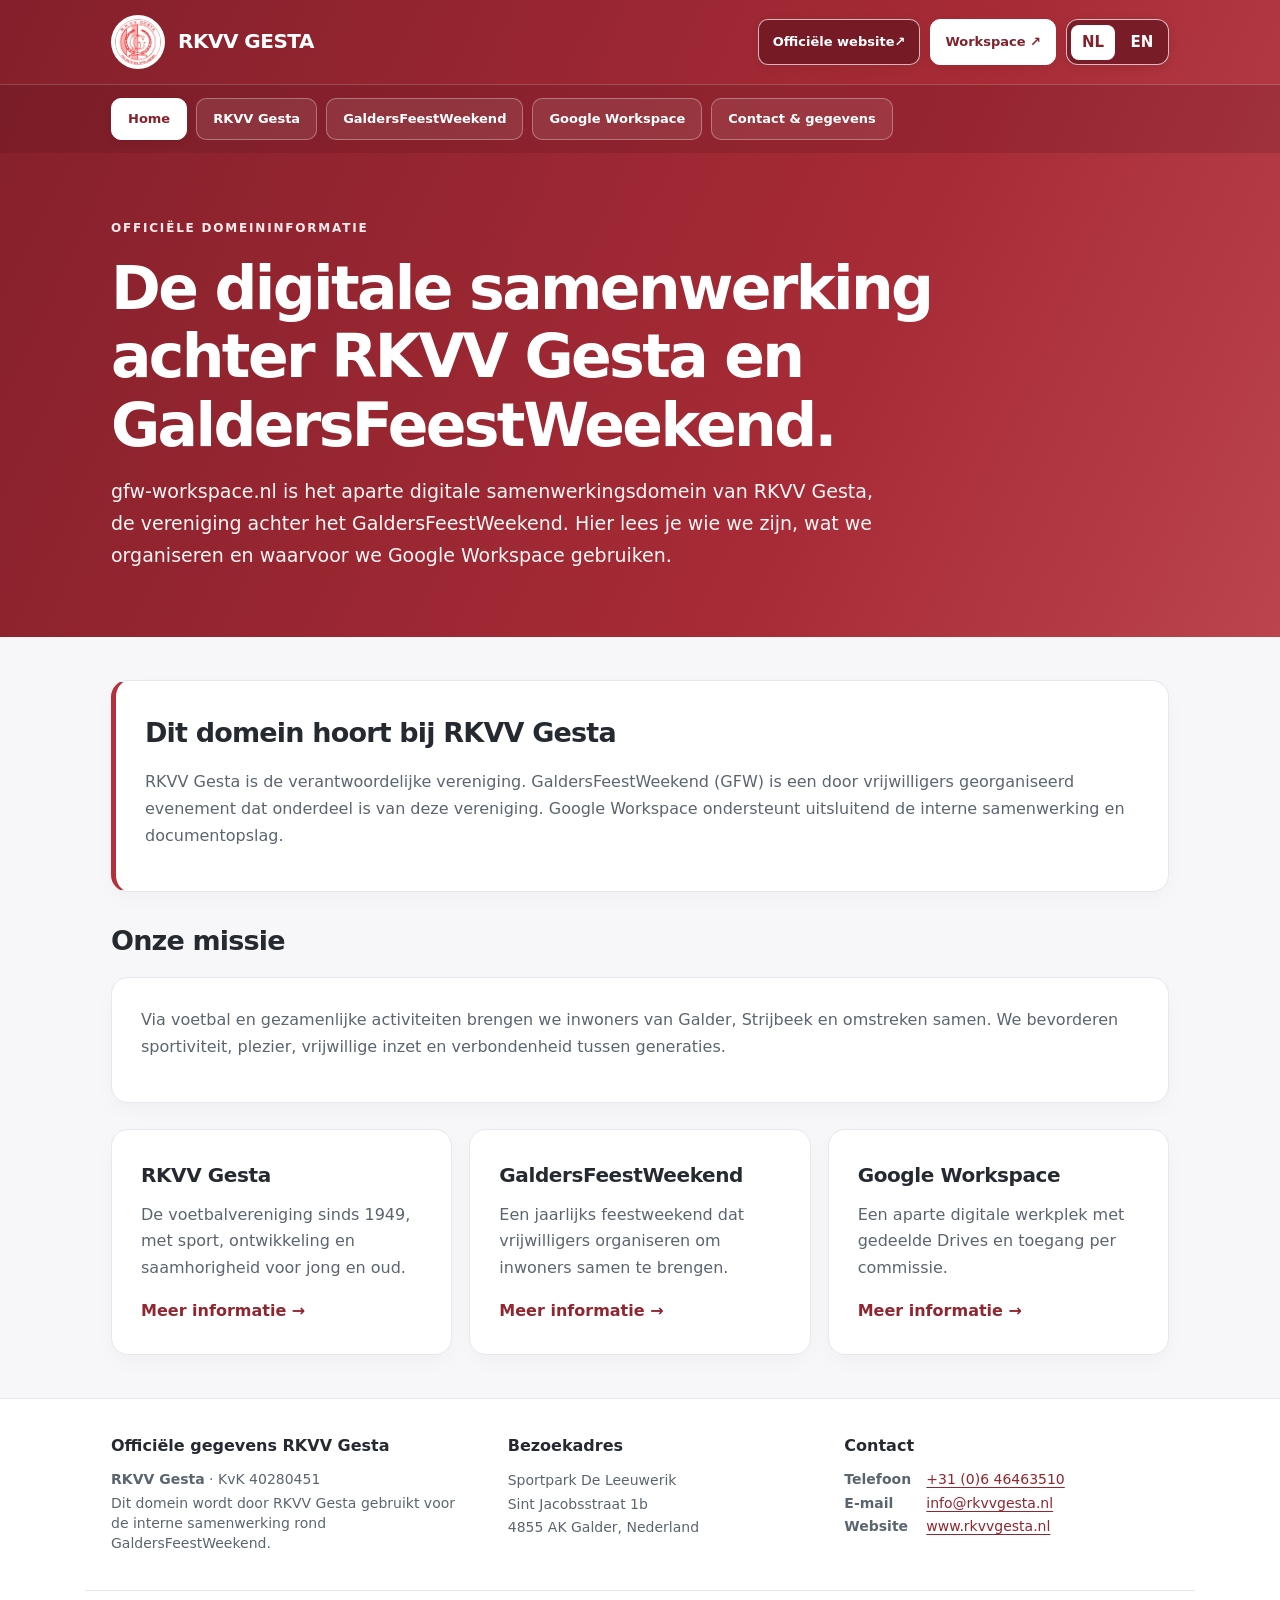
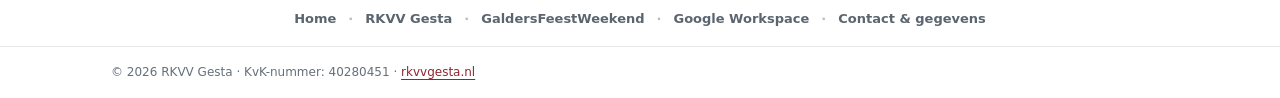
==== commit 130fa0c6: "Add files via upload" ====
--- a/index.html
+++ b/index.html
@@ -1,3 +1,3 @@
 <!DOCTYPE html>
 
-<html lang="nl"><head><meta charset="utf-8"/><meta content="width=device-width, initial-scale=1, viewport-fit=cover" name="viewport"/><meta content="#8f222d" name="theme-color"/><meta content="black-translucent" name="apple-mobile-web-app-status-bar-style"/><meta content="RKVV Gesta en GaldersFeestWeekend: organisatiegegevens, missie, activiteiten en de relatie met Google Workspace gfw-workspace.nl." name="description"/><meta content="index, follow" name="robots"/><link href="https://gfw-workspace.nl/" rel="canonical"/><link href="./gesta-logo.png" rel="icon"/><link href="./assets/style.css" rel="stylesheet"/><title>Workspace - Home</title></head><body><header class="site-head"><div class="wrap mast"><a aria-label="RKVV Gesta – home" class="brand" href="./"><img alt="RKVV Gesta logo" src="./gesta-logo.png"/><strong>RKVV GESTA</strong></a><div class="top-actions"><a class="header-action header-action-outline" href="https://www.rkvvgesta.nl/" rel="noopener" target="_blank"><span data-i18n="official">Officiële website</span> ↗</a><a class="drive header-action header-action-primary" href="https://drive.google.com/drive/folders/0AMohY38H6QGlUk9PVA" rel="noopener" target="_blank">Workspace ↗</a><button aria-label="Switch language to English / Wissel naar Engels" class="lang lang-toggle" title="Wissel taal / Switch language" type="button"><span aria-hidden="true" class="lang-option" data-lang-label="nl">NL</span><span aria-hidden="true" class="lang-option" data-lang-label="en">EN</span></button></div></div><div class="nav-wrap"><nav aria-label="Hoofdnavigatie / Main navigation" class="wrap primary-nav"><a aria-current="page" href="./"><span data-i18n="nav_home">Home</span></a><a href="./rkvv-gesta/"><span data-i18n="nav_organisatie">RKVV Gesta</span></a><a href="./galdersfeestweekend/"><span data-i18n="nav_galdersfeestweekend">GaldersFeestWeekend</span></a><a href="./google-workspace/"><span data-i18n="nav_workspace">Google Workspace</span></a><a href="./contact/"><span data-i18n="nav_contact">Contact &amp; gegevens</span></a></nav></div><div class="wrap hero"><div class="kicker"><span data-i18n="home_kicker">OFFICIËLE DOMEININFORMATIE</span></div><h1><span data-i18n="home_title">De digitale samenwerking achter RKVV Gesta en GaldersFeestWeekend.</span></h1><p><span data-i18n="home_lead">gfw-workspace.nl is het aparte digitale samenwerkingsdomein van RKVV Gesta, de vereniging achter het GaldersFeestWeekend. Hier lees je wie we zijn, wat we organiseren en waarvoor we Google Workspace gebruiken.</span></p></div></header><main class="wrap content"><section class="section"><section class="panel emphasis"><h2><span data-i18n="home_intro">Dit domein hoort bij RKVV Gesta</span></h2><p><span data-i18n="home_intro_desc">RKVV Gesta is de verantwoordelijke vereniging. GaldersFeestWeekend (GFW) is een door vrijwilligers georganiseerd evenement dat onderdeel is van deze vereniging. Google Workspace ondersteunt uitsluitend de interne samenwerking en documentopslag.</span></p></section></section><section class="section"><h2><span data-i18n="home_mission">Onze missie</span></h2><div class="panel"><p><span data-i18n="home_mission_desc">Via voetbal en gezamenlijke activiteiten brengen we inwoners van Galder, Strijbeek en omstreken samen. We bevorderen sportiviteit, plezier, vrijwillige inzet en verbondenheid tussen generaties.</span></p></div></section><section class="section"><div class="grid3"><article class="card"><h3><span data-i18n="nav_organisatie">Over RKVV Gesta</span></h3><p><span data-i18n="home_gesta_desc">De voetbalvereniging sinds 1949, met sport, ontwikkeling en saamhorigheid voor jong en oud.</span></p><a class="more" href="./rkvv-gesta/"><span data-i18n="learn_more">Meer informatie</span> →</a></article><article class="card"><h3><span data-i18n="nav_galdersfeestweekend">Over GaldersFeestWeekend</span></h3><p><span data-i18n="home_gfw_desc">Een jaarlijks feestweekend dat vrijwilligers organiseren om inwoners samen te brengen.</span></p><a class="more" href="./galdersfeestweekend/"><span data-i18n="learn_more">Meer informatie</span> →</a></article><article class="card"><h3><span data-i18n="nav_workspace">Google Workspace</span></h3><p><span data-i18n="home_workspace_desc">Een aparte digitale werkplek met gedeelde Drives en toegang per commissie.</span></p><a class="more" href="./google-workspace/"><span data-i18n="learn_more">Meer informatie</span> →</a></article></div></section></main><footer class="site-footer"><div class="wrap footer-grid"><div><h2><span data-i18n="footer_title">Officiële gegevens RKVV Gesta</span></h2><p><strong>RKVV Gesta</strong> · KvK 40280451</p><p><span data-i18n="footer_note">Dit domein wordt door RKVV Gesta gebruikt voor de interne samenwerking rond GaldersFeestWeekend.</span></p></div><div><h3><span data-i18n="footer_address">Bezoekadres</span></h3><p>Sportpark De Leeuwerik<br/>Sint Jacobsstraat 1b<br/>4855 AK Galder, Nederland</p></div><div><h3>Contact</h3><dl class="footer-contact-list"><dt><span data-i18n="footer_tel">Telefoon</span></dt><dd><a href="tel:+31646463510">+31 (0)6 46463510</a></dd><dt><span data-i18n="footer_email">E-mail</span></dt><dd><a href="mailto:info@rkvvgesta.nl">info@rkvvgesta.nl</a></dd><dt><span data-i18n="footer_website">Website</span></dt><dd><a href="https://www.rkvvgesta.nl/" rel="noopener" target="_blank">www.rkvvgesta.nl</a></dd></dl></div></div><nav aria-label="Paginanavigatie / Page navigation" class="footer-page-nav wrap"><a href="/"><span data-i18n="nav_home">Home</span></a><span aria-hidden="true" class="footer-dot">·</span><a href="/rkvv-gesta/"><span data-i18n="nav_organisatie">RKVV Gesta</span></a><span aria-hidden="true" class="footer-dot">·</span><a href="/galdersfeestweekend/"><span data-i18n="nav_galdersfeestweekend">GaldersFeestWeekend</span></a><span aria-hidden="true" class="footer-dot">·</span><a href="/google-workspace/"><span data-i18n="nav_workspace">Google Workspace</span></a><span aria-hidden="true" class="footer-dot">·</span><a href="/contact/"><span data-i18n="nav_contact">Contact &amp; gegevens</span></a></nav><div class="footer-bottom"><div class="wrap">© 2026 RKVV Gesta · <span data-i18n="footer_chamber">KvK-nummer</span>: 40280451 · <a href="https://www.rkvvgesta.nl/">rkvvgesta.nl</a></div></div></footer><script defer="" src="./assets/site.js"></script></body></html>+<html lang="nl"><head><meta charset="utf-8"/><meta content="width=device-width, initial-scale=1, viewport-fit=cover" name="viewport"/><meta content="#8f222d" name="theme-color"/><meta content="black-translucent" name="apple-mobile-web-app-status-bar-style"/><meta content="RKVV Gesta en GaldersFeestWeekend: organisatiegegevens, missie, activiteiten en de relatie met Google Workspace gfw-workspace.nl." name="description"/><meta content="index, follow" name="robots"/><link href="https://gfw-workspace.nl/" rel="canonical"/><link href="./assets/style.css" rel="stylesheet"/><title>Workspace - Home</title><link href="./favicon.png" rel="icon" type="image/png"/><link href="./favicon.ico" rel="shortcut icon"/></head><body><header class="site-head"><div class="wrap mast"><a aria-label="RKVV Gesta – home" class="brand" href="./"><img alt="RKVV Gesta logo" src="./gesta-logo.png"/><strong>RKVV GESTA</strong></a><div class="top-actions"><a class="header-action header-action-outline" href="https://www.rkvvgesta.nl/" rel="noopener" target="_blank"><span data-i18n="official">Officiële website</span> ↗</a><a class="drive header-action header-action-primary" href="https://drive.google.com/drive/folders/0AMohY38H6QGlUk9PVA" rel="noopener" target="_blank">Workspace ↗</a><button aria-label="Switch language to English / Wissel naar Engels" class="lang lang-toggle" title="Wissel taal / Switch language" type="button"><span aria-hidden="true" class="lang-option" data-lang-label="nl">NL</span><span aria-hidden="true" class="lang-option" data-lang-label="en">EN</span></button></div></div><div class="nav-wrap"><nav aria-label="Hoofdnavigatie / Main navigation" class="wrap primary-nav"><a aria-current="page" href="./"><span data-i18n="nav_home">Home</span></a><a href="./rkvv-gesta/"><span data-i18n="nav_organisatie">RKVV Gesta</span></a><a href="./galdersfeestweekend/"><span data-i18n="nav_galdersfeestweekend">GaldersFeestWeekend</span></a><a href="./google-workspace/"><span data-i18n="nav_workspace">Google Workspace</span></a><a href="./contact/"><span data-i18n="nav_contact">Contact &amp; gegevens</span></a></nav></div><div class="wrap hero"><div class="kicker"><span data-i18n="home_kicker">OFFICIËLE DOMEININFORMATIE</span></div><h1><span data-i18n="home_title">De digitale samenwerking achter RKVV Gesta en GaldersFeestWeekend.</span></h1><p><span data-i18n="home_lead">gfw-workspace.nl is het aparte digitale samenwerkingsdomein van RKVV Gesta, de vereniging achter het GaldersFeestWeekend. Hier lees je wie we zijn, wat we organiseren en waarvoor we Google Workspace gebruiken.</span></p></div></header><main class="wrap content"><section class="section"><section class="panel emphasis"><h2><span data-i18n="home_intro">Dit domein hoort bij RKVV Gesta</span></h2><p><span data-i18n="home_intro_desc">RKVV Gesta is de verantwoordelijke vereniging. GaldersFeestWeekend (GFW) is een door vrijwilligers georganiseerd evenement dat onderdeel is van deze vereniging. Google Workspace ondersteunt uitsluitend de interne samenwerking en documentopslag.</span></p></section></section><section class="section"><h2><span data-i18n="home_mission">Onze missie</span></h2><div class="panel"><p><span data-i18n="home_mission_desc">Via voetbal en gezamenlijke activiteiten brengen we inwoners van Galder, Strijbeek en omstreken samen. We bevorderen sportiviteit, plezier, vrijwillige inzet en verbondenheid tussen generaties.</span></p></div></section><section class="section"><div class="grid3"><article class="card"><h3><span data-i18n="nav_organisatie">Over RKVV Gesta</span></h3><p><span data-i18n="home_gesta_desc">De voetbalvereniging sinds 1949, met sport, ontwikkeling en saamhorigheid voor jong en oud.</span></p><a class="more" href="./rkvv-gesta/"><span data-i18n="learn_more">Meer informatie</span> →</a></article><article class="card"><h3><span data-i18n="nav_galdersfeestweekend">Over GaldersFeestWeekend</span></h3><p><span data-i18n="home_gfw_desc">Een jaarlijks feestweekend dat vrijwilligers organiseren om inwoners samen te brengen.</span></p><a class="more" href="./galdersfeestweekend/"><span data-i18n="learn_more">Meer informatie</span> →</a></article><article class="card"><h3><span data-i18n="nav_workspace">Google Workspace</span></h3><p><span data-i18n="home_workspace_desc">Een aparte digitale werkplek met gedeelde Drives en toegang per commissie.</span></p><a class="more" href="./google-workspace/"><span data-i18n="learn_more">Meer informatie</span> →</a></article></div></section></main><footer class="site-footer"><div class="wrap footer-grid"><div><h2><span data-i18n="footer_title">Officiële gegevens RKVV Gesta</span></h2><p><strong>RKVV Gesta</strong> · KvK 40280451</p><p><span data-i18n="footer_note">Dit domein wordt door RKVV Gesta gebruikt voor de interne samenwerking rond GaldersFeestWeekend.</span></p></div><div><h3><span data-i18n="footer_address">Bezoekadres</span></h3><p>Sportpark De Leeuwerik<br/>Sint Jacobsstraat 1b<br/>4855 AK Galder, Nederland</p></div><div><h3>Contact</h3><dl class="footer-contact-list"><dt><span data-i18n="footer_tel">Telefoon</span></dt><dd><a href="tel:+31646463510">+31 (0)6 46463510</a></dd><dt><span data-i18n="footer_email">E-mail</span></dt><dd><a href="mailto:info@rkvvgesta.nl">info@rkvvgesta.nl</a></dd><dt><span data-i18n="footer_website">Website</span></dt><dd><a href="https://www.rkvvgesta.nl/" rel="noopener" target="_blank">www.rkvvgesta.nl</a></dd></dl></div></div><nav aria-label="Paginanavigatie / Page navigation" class="footer-page-nav wrap"><a href="/"><span data-i18n="nav_home">Home</span></a><span aria-hidden="true" class="footer-dot">·</span><a href="/rkvv-gesta/"><span data-i18n="nav_organisatie">RKVV Gesta</span></a><span aria-hidden="true" class="footer-dot">·</span><a href="/galdersfeestweekend/"><span data-i18n="nav_galdersfeestweekend">GaldersFeestWeekend</span></a><span aria-hidden="true" class="footer-dot">·</span><a href="/google-workspace/"><span data-i18n="nav_workspace">Google Workspace</span></a><span aria-hidden="true" class="footer-dot">·</span><a href="/contact/"><span data-i18n="nav_contact">Contact &amp; gegevens</span></a></nav><div class="footer-bottom"><div class="wrap">© 2026 RKVV Gesta · <span data-i18n="footer_chamber">KvK-nummer</span>: 40280451 · <a href="https://www.rkvvgesta.nl/">rkvvgesta.nl</a></div></div></footer><script defer="" src="./assets/site.js"></script></body></html>
--- a/assets/style.css
+++ b/assets/style.css
@@ -97,3 +97,96 @@
 }
 @media(max-width:390px){.top-actions .header-action{font-size:12px;padding:9px 10px}.lang-toggle .lang-option{min-width:40px;padding:6px 8px}}
 @media(prefers-reduced-motion:reduce){.lang-toggle .lang-option{transition:none}}
+
+/* V8: one compact, equal-height action row across mobile screens */
+@media(max-width:650px){
+  .mast{gap:13px;padding-top:calc(17px + env(safe-area-inset-top,0px));padding-bottom:13px}
+  .top-actions{display:grid;grid-template-columns:minmax(0,1.35fr) minmax(0,1fr) minmax(0,.79fr);width:100%;gap:7px;align-items:stretch;padding:0;flex-wrap:nowrap;justify-content:stretch}
+  .top-actions .header-action,.top-actions .lang-toggle{width:100%;height:46px;min-height:46px;max-height:46px;min-width:0;margin:0;box-sizing:border-box;border-radius:10px}
+  .top-actions .header-action{padding:5px 5px;font-size:clamp(9px,2.6vw,12px);white-space:nowrap;letter-spacing:-.025em;line-height:1.1;gap:1px}
+  .top-actions .lang-toggle{padding:4px;gap:1px;justify-content:space-between}
+  .lang-toggle .lang-option{min-height:36px;min-width:0;flex:1 1 0;padding:4px 2px;font-size:clamp(11px,3vw,14px);line-height:1}
+  .nav-wrap{margin-top:0;border-top:1px solid rgba(255,255,255,.24)}
+  .nav-wrap .primary-nav{padding-top:12px;padding-bottom:13px;row-gap:8px}
+}
+@media(max-width:370px){
+  .top-actions{grid-template-columns:minmax(0,1.36fr) minmax(0,1fr) minmax(0,.81fr);gap:5px}
+  .top-actions .header-action{font-size:clamp(9px,2.65vw,10px);padding:5px 3px}
+  .top-actions .lang-toggle{padding:3px}
+  .lang-toggle .lang-option{font-size:11px;padding:4px 1px}
+}
+
+
+/* V9: compactere, leesbare typografie voor telefoons; desktop ongewijzigd. */
+@media (max-width:650px){
+  body{font-size:14.5px;line-height:1.55}
+  .brand strong{font-size:18px;line-height:1.15}
+  .hero{padding-top:35px;padding-bottom:43px}
+  .hero h1{font-size:clamp(29px,8vw,37px);line-height:1.16;letter-spacing:-.035em;margin:13px 0 15px;overflow-wrap:break-word}
+  .hero p{font-size:15px;line-height:1.58}
+  .kicker{font-size:10px;letter-spacing:.13em}
+  .section h2{font-size:22px;line-height:1.3;margin-bottom:12px}
+  .section h3{font-size:17px;line-height:1.35}
+  .panel,.card{padding:19px}
+  .primary-nav a{font-size:11.5px;line-height:1.2;padding:8px 10px;min-height:36px}
+  .contact-card .contact-email{font-size:14px}
+  .detail-list dt,.detail-list dd{font-size:14px}
+  .email-cell strong,.email-cell a{font-size:13.5px}
+  .site-footer h2,.site-footer h3{font-size:15px}
+  .site-footer p,.site-footer a{font-size:13px}
+  .footer-bottom{font-size:11.5px}
+  .top-actions .header-action{font-size:clamp(9px,2.6vw,11px)}
+  .lang-toggle .lang-option{font-size:clamp(11px,3vw,13px)}
+}
+@media(max-width:370px){
+  .hero h1{font-size:29px}
+  .hero p{font-size:14px}
+  .primary-nav a{font-size:11px;padding:7px 8px}
+}
+
+/* More breathing room between contact-category label and heading */
+.contact-card .tag{margin-bottom:12px}
+
+/* V11: exact gelijke buitenhoogte voor de drie headerknoppen (desktop én mobiel). */
+.top-actions{align-items:stretch}
+.top-actions > .header-action,
+.top-actions > .lang-toggle{
+  box-sizing:border-box;
+  height:46px;
+  min-height:46px;
+  max-height:46px;
+  margin:0;
+  border-width:1.5px;
+  align-self:center;
+}
+.top-actions > .header-action{display:inline-flex;align-items:center;justify-content:center;line-height:1.1}
+.top-actions > .lang-toggle{
+  display:inline-flex;
+  align-items:center;
+  padding:4px;
+  line-height:1;
+}
+.top-actions > .lang-toggle .lang-option{
+  height:35px;
+  min-height:0;
+  max-height:35px;
+  padding:0 7px;
+  align-items:center;
+  justify-content:center;
+  line-height:1;
+}
+@media(max-width:650px){
+ .top-actions > .header-action,.top-actions > .lang-toggle{height:46px;min-height:46px;max-height:46px}
+ .top-actions > .lang-toggle .lang-option{height:35px;min-height:0;max-height:35px;padding:0 2px}
+}
+
+/* V12: match line spacing in the left footer column with other footer details */
+.footer-grid > div:first-child p{margin:0 0 3px;line-height:1.45}
+.footer-grid > div:first-child p:last-child{margin-bottom:0}
+
+/* V13: lijn de onderkant van de laatste tekstregel links uit met adres/contact op desktop. */
+@media (min-width:851px) {
+  .footer-grid { align-items:stretch; }
+  .footer-grid > div:first-child { display:flex; flex-direction:column; }
+  .footer-grid > div:first-child p:last-child { margin-top:auto; margin-bottom:0; }
+}
